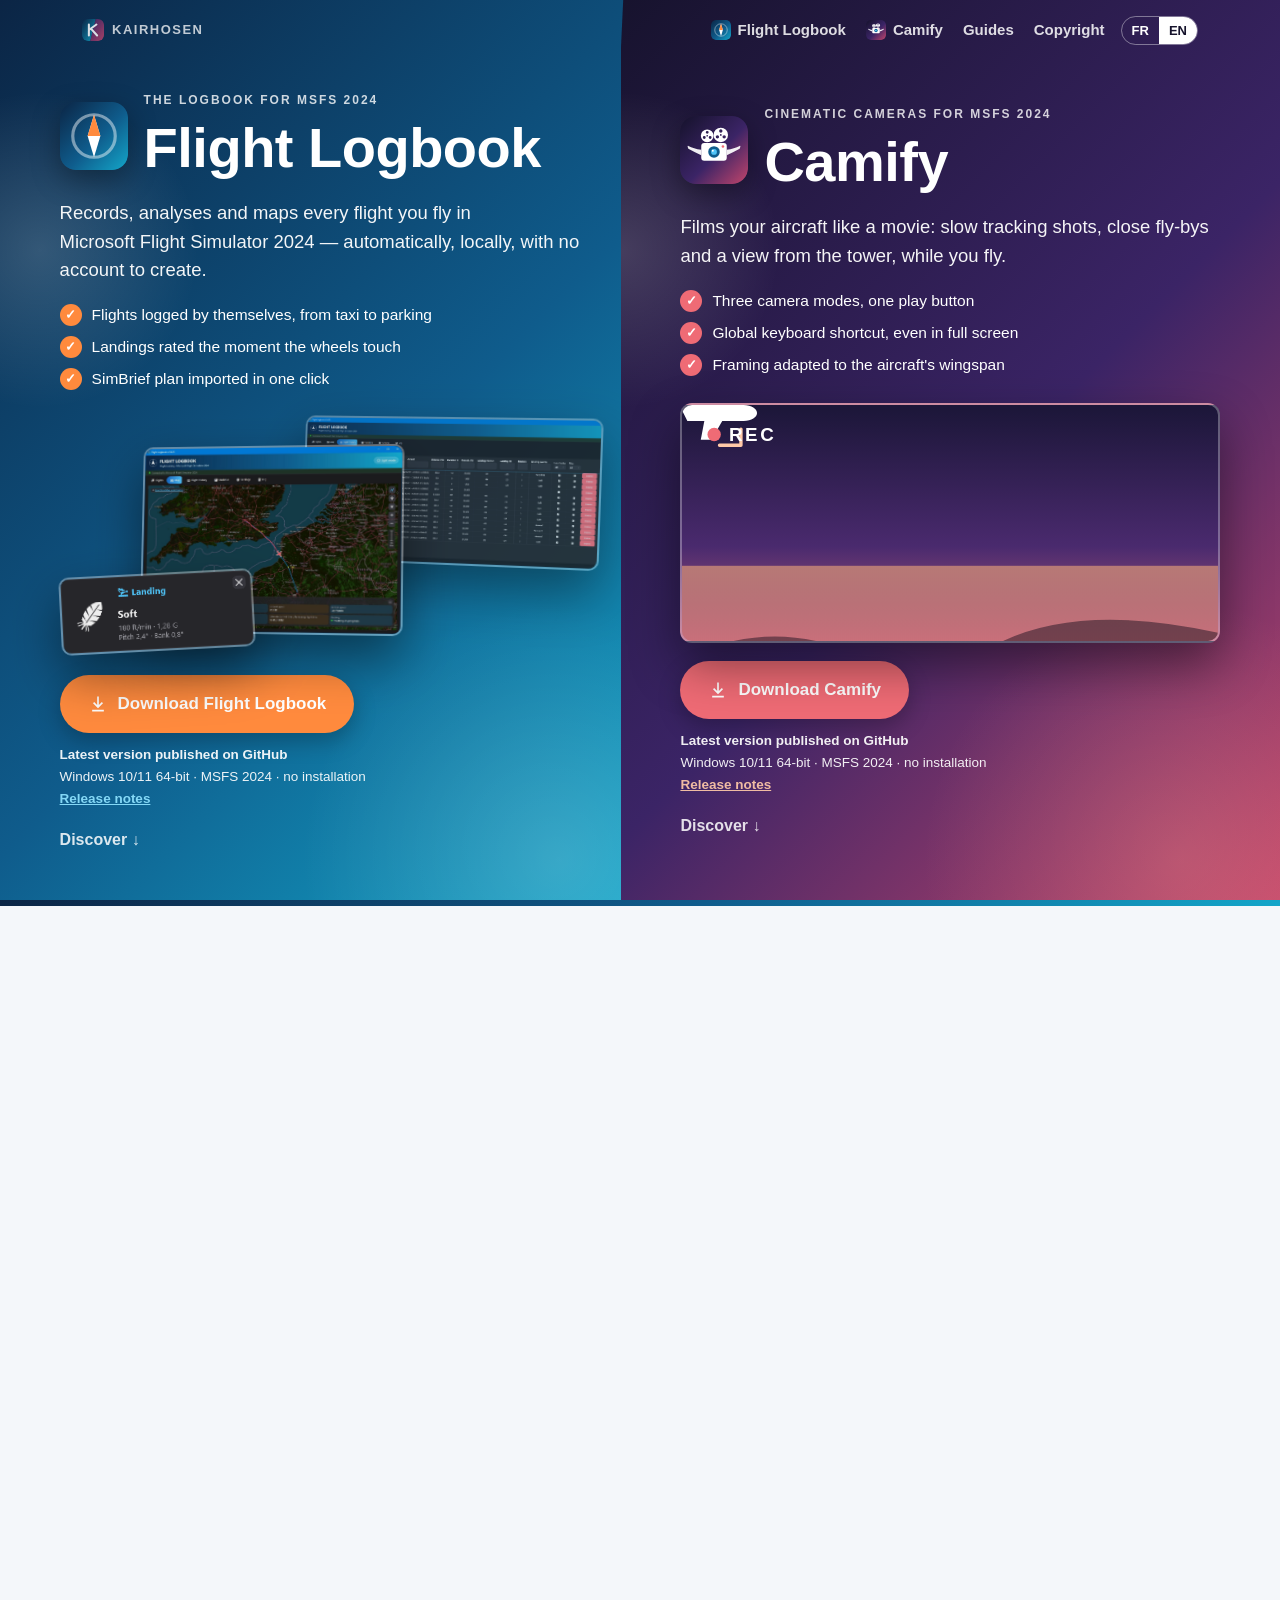
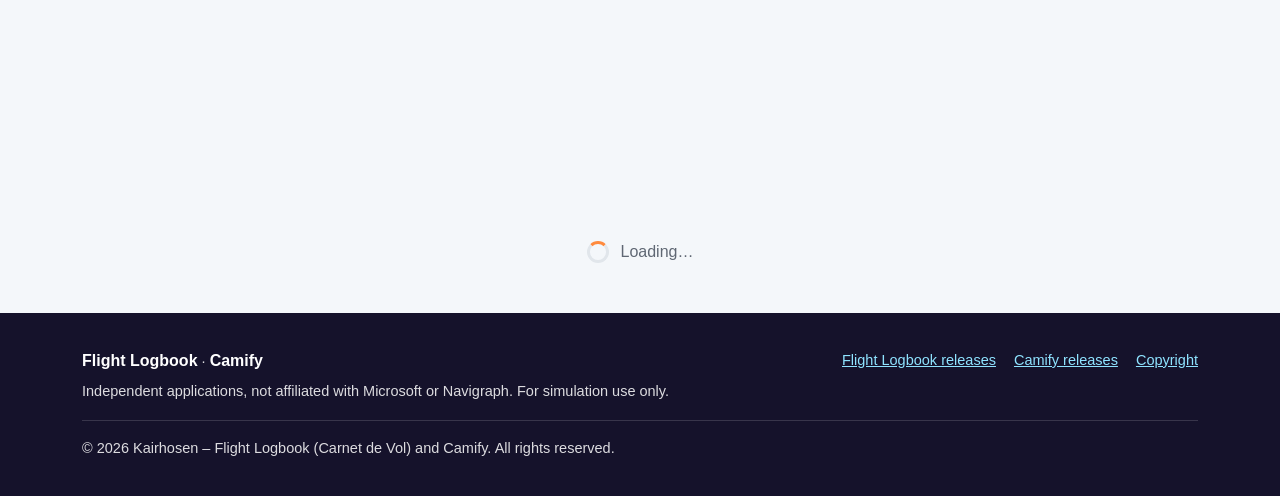
==== index.html @ 8300042e "Site commun Carnet de Vol et Camify Accueil partagé plein écran entre les deux applications (le pann" ====
<!doctype html>
<html lang="fr">
<head>
  <meta charset="utf-8" />
  <meta http-equiv="Content-Security-Policy" content="default-src 'none'; script-src 'self'; style-src 'self'; img-src 'self'; connect-src https://api.github.com; base-uri 'none'; form-action 'none'" />
  <meta name="referrer" content="strict-origin-when-cross-origin" />
  <meta name="viewport" content="width=device-width, initial-scale=1" />
  <title>Carnet de Vol &amp; Camify – applications pour Microsoft Flight Simulator 2024</title>
  <meta name="description" content="" data-i18n-attr="content:meta.homeDescription" />
  <meta name="theme-color" content="#0B2545" />
  <link rel="icon" href="assets/img/favicon.svg" type="image/svg+xml" />
  <link rel="stylesheet" href="assets/css/style.css" />
  <script src="assets/js/i18n.js"></script>
</head>
<body data-page="home">
  <a class="skip-link" href="#main" data-i18n="nav.skip"></a>

  <header class="site-header" id="top">
    <div class="container header-inner">
      <a class="publisher" href="index.html" data-i18n-attr="aria-label:nav.home">
        <img src="assets/img/favicon.svg" alt="" width="22" height="22" />
        <span>Kairhosen</span>
      </a>
      <nav class="site-nav" data-i18n-attr="aria-label:nav.label">
        <a class="nav-app nav-cdv" href="#carnetdevol"><img src="assets/img/carnetdevol/logo.svg" alt="" width="20" height="20" /><span data-i18n="cdv.name"></span></a>
        <a class="nav-app nav-camify" href="#camify"><img src="assets/img/camify/logo.svg" alt="" width="20" height="20" /><span>Camify</span></a>
        <a href="#guides" data-i18n="nav.guides"></a>
        <a href="copyright.html" data-i18n="nav.copyright"></a>
      </nav>
      <div class="lang-switch" role="group" data-i18n-attr="aria-label:lang.label">
        <button type="button" data-lang="fr" lang="fr">FR</button>
        <button type="button" data-lang="en" lang="en">EN</button>
      </div>
    </div>
  </header>

  <main id="main">
    <!-- Accueil : les deux applications se partagent tout l'écran. Au survol (ou au focus), le
         panneau actif s'élargit ; sur mobile, les panneaux s'empilent. -->
    <section class="split" data-i18n-attr="aria-label:split.label">
      <article class="app-panel theme-cdv" data-app="cdv" id="hero-cdv">
        <div class="panel-bg" aria-hidden="true"></div>
        <div class="panel-content">
          <div class="panel-title">
            <img class="app-logo" src="assets/img/carnetdevol/logo.svg" alt="" width="68" height="68" />
            <div>
              <p class="eyebrow" data-i18n="cdv.eyebrow"></p>
              <h1 data-i18n="cdv.name"></h1>
            </div>
          </div>
          <p class="tagline" data-i18n-html="cdv.tagline"></p>
          <ul class="checks">
            <li data-i18n="cdv.check1"></li>
            <li data-i18n="cdv.check2"></li>
            <li data-i18n="cdv.check3"></li>
          </ul>
          <div class="panel-visual cdv-collage" aria-hidden="true">
            <div class="shot back"><img data-shot="cdv:historique" alt="" width="1845" height="893" /></div>
            <div class="shot front"><img data-shot="cdv:carte" alt="" width="1286" height="893" /></div>
            <div class="shot popup"><img data-shot="cdv:atterrissage" alt="" width="344" height="134" /></div>
          </div>
          <div class="download-card">
            <a class="btn btn-accent btn-large js-download" data-app="cdv" href="https://github.com/kairhosen/CarnetDeVol-releases/releases/latest/download/CarnetDeVol.exe">
              <svg aria-hidden="true" viewBox="0 0 24 24" width="20" height="20"><path fill="currentColor" d="M11 3h2v10.17l3.59-3.58L18 11l-6 6-6-6 1.41-1.41L11 13.17z M5 19h14v2H5z"/></svg>
              <span data-i18n="cdv.download"></span>
            </a>
            <div class="download-meta">
              <span class="release-info" data-app="cdv" data-i18n="hero.latest"></span>
              <span data-i18n="hero.requirements"></span>
              <a class="js-notes" data-app="cdv" href="https://github.com/kairhosen/CarnetDeVol-releases/releases/latest" data-i18n="hero.releaseNotes"></a>
            </div>
            <details class="release-hash" data-app="cdv" hidden>
              <summary data-i18n="hero.hashSummary"></summary>
              <p data-i18n="hero.hashText"></p>
              <code class="hash-value"></code>
              <p data-i18n="hero.hashCommand"></p>
              <code class="hash-command"></code>
            </details>
          </div>
          <a class="discover" href="#carnetdevol"><span data-i18n="hero.discover"></span> <span aria-hidden="true">↓</span></a>
        </div>
      </article>

      <article class="app-panel theme-camify" data-app="camify" id="hero-camify">
        <div class="panel-bg" aria-hidden="true"></div>
        <div class="panel-content">
          <div class="panel-title">
            <img class="app-logo" src="assets/img/camify/logo.svg" alt="" width="68" height="68" />
            <div>
              <p class="eyebrow" data-i18n="camify.eyebrow"></p>
              <h1>Camify</h1>
            </div>
          </div>
          <p class="tagline" data-i18n-html="camify.tagline"></p>
          <ul class="checks">
            <li data-i18n="camify.check1"></li>
            <li data-i18n="camify.check2"></li>
            <li data-i18n="camify.check3"></li>
          </ul>
          <!-- Scène animée : un avion traverse l'écran, suivi par le viseur de la caméra. -->
          <div class="panel-visual camify-scene" aria-hidden="true">
            <svg viewBox="0 0 400 220" preserveAspectRatio="xMidYMin slice">
              <defs>
                <linearGradient id="sky" x1="0" y1="0" x2="0" y2="1">
                  <stop offset="0" stop-color="#FFB27A" stop-opacity="0.55" />
                  <stop offset="1" stop-color="#FFB27A" stop-opacity="0" />
                </linearGradient>
              </defs>
              <rect x="0" y="120" width="400" height="100" fill="url(#sky)" />
              <path class="hills" d="M0 190 Q60 160 120 182 T240 176 T400 170 V220 H0 Z" />
              <g class="scene-plane">
                <path d="M0 0 L46 0 C52 0 56 3 56 6 C56 9 52 12 46 12 L4 12 L-6 -8 L2 -8 Z" />
                <path d="M18 5 L34 5 L22 26 L14 26 Z" />
              </g>
              <g class="scene-frame">
                <path d="M-44 -30 h16 M-44 -30 v12 M44 -30 h-16 M44 -30 v12 M-44 30 h16 M-44 30 v-12 M44 30 h-16 M44 30 v-12" />
                <circle r="3" />
              </g>
              <g class="scene-rec"><circle cx="24" cy="22" r="5" /><text x="35" y="27">REC</text></g>
            </svg>
          </div>
          <div class="download-card">
            <a class="btn btn-accent btn-large js-download" data-app="camify" href="https://github.com/kairhosen/Camify-releases/releases/latest/download/Camify.exe">
              <svg aria-hidden="true" viewBox="0 0 24 24" width="20" height="20"><path fill="currentColor" d="M11 3h2v10.17l3.59-3.58L18 11l-6 6-6-6 1.41-1.41L11 13.17z M5 19h14v2H5z"/></svg>
              <span data-i18n="camify.download"></span>
            </a>
            <div class="download-meta">
              <span class="release-info" data-app="camify" data-i18n="hero.latest"></span>
              <span data-i18n="hero.requirements"></span>
              <a class="js-notes" data-app="camify" href="https://github.com/kairhosen/Camify-releases/releases/latest" data-i18n="hero.releaseNotes"></a>
            </div>
            <details class="release-hash" data-app="camify" hidden>
              <summary data-i18n="hero.hashSummary"></summary>
              <p data-i18n="hero.hashText"></p>
              <code class="hash-value"></code>
              <p data-i18n="hero.hashCommand"></p>
              <code class="hash-command"></code>
            </details>
          </div>
          <a class="discover" href="#camify"><span data-i18n="hero.discover"></span> <span aria-hidden="true">↓</span></a>
        </div>
      </article>
    </section>

    <!-- Sections chargées au fil du défilement, en alternant les deux applications (assets/js/main.js). -->
    <div id="feed" aria-live="polite"></div>
    <div id="feed-sentinel" class="feed-loader" role="status">
      <span class="spinner" aria-hidden="true"></span>
      <span data-i18n="feed.loading"></span>
    </div>

    <noscript>
      <div class="container noscript">
        <p>Carnet de Vol : <a href="https://github.com/kairhosen/CarnetDeVol-releases/releases/latest/download/CarnetDeVol.exe">CarnetDeVol.exe</a> ·
          <a href="https://github.com/kairhosen/CarnetDeVol-releases">github.com/kairhosen/CarnetDeVol-releases</a></p>
        <p>Camify : <a href="https://github.com/kairhosen/Camify-releases/releases/latest/download/Camify.exe">Camify.exe</a> ·
          <a href="https://github.com/kairhosen/Camify-releases">github.com/kairhosen/Camify-releases</a></p>
        <p><a href="copyright.html">Copyright</a></p>
      </div>
    </noscript>
  </main>

  <footer class="site-footer">
    <div class="container footer-inner">
      <div>
        <p class="footer-apps"><strong data-i18n="cdv.name"></strong> · <strong>Camify</strong></p>
        <p data-i18n="footer.disclaimer"></p>
      </div>
      <nav class="footer-links" data-i18n-attr="aria-label:footer.label">
        <a href="https://github.com/kairhosen/CarnetDeVol-releases/releases" data-i18n="footer.cdvReleases"></a>
        <a href="https://github.com/kairhosen/Camify-releases/releases" data-i18n="footer.camifyReleases"></a>
        <a href="copyright.html" data-i18n="nav.copyright"></a>
      </nav>
      <p class="footer-copy" data-i18n-html="footer.copy"></p>
    </div>
  </footer>

  <div class="lightbox" id="lightbox" role="dialog" aria-modal="true" hidden>
    <button type="button" class="lightbox-close" data-i18n-attr="aria-label:lightbox.close">×</button>
    <figure>
      <img alt="" />
      <figcaption></figcaption>
    </figure>
  </div>

  <script src="assets/js/main.js"></script>
</body>
</html>
---- assets/css/style.css ----
/*
 * Site Kairhosen : Carnet de Vol et Camify.
 * Chaque application a sa charte (.theme-cdv, .theme-camify) : les composants lisent --app-*.
 * Carnet de Vol reprend la charte de ses plaquettes (bleu ciel, orange) ; Camify une ambiance
 * cinéma (nuit violette, corail du voyant REC).
 */

:root {
  --bg: #F4F7FA;
  --panel: #FFFFFF;
  --panel-border: #E1E6EB;
  --text: #1A1A1A;
  --text-secondary: #5F6773;
  --heading: #0B2545;
  --tint: #EAF1F7;
  --navy: #0B2545;
  --night: #15122B;
  --shadow: 0 10px 30px rgba(20, 30, 40, 0.12);
  --radius: 14px;
  --header-h: 60px;

  --cdv-grad: linear-gradient(135deg, #0B2545 0%, #0F5C8C 55%, #13A6C9 100%);
  --cdv-accent: #0F6FB5;
  --cdv-accent-soft: #E4F3FA;
  --cdv-cta: #FF8A3D;
  --cdv-cta-strong: #E86F1E;
  --cdv-light: #8FE3FF;

  --camify-grad: linear-gradient(135deg, #15122B 0%, #3B2466 55%, #C2456B 100%);
  --camify-accent: #7B4FD6;
  --camify-accent-soft: #EFE8FC;
  --camify-cta: #EF6B75;
  --camify-cta-strong: #D94F5B;
  --camify-light: #FFC9A8;

  --app-grad: linear-gradient(135deg, #0B2545, #3B2466);
  --app-accent: var(--cdv-accent);
  --app-accent-soft: var(--cdv-accent-soft);
  --app-cta: var(--cdv-cta);
  --app-cta-strong: var(--cdv-cta-strong);
  --app-light: var(--cdv-light);
  color-scheme: light;
}

@media (prefers-color-scheme: dark) {
  :root {
    --bg: #0E1621;
    --panel: #152131;
    --panel-border: #24344A;
    --text: #E6EDF5;
    --text-secondary: #9FB0C3;
    --heading: #F2F7FC;
    --tint: #111C2A;
    --shadow: 0 10px 30px rgba(0, 0, 0, 0.4);
    --cdv-accent: #4DB3F0;
    --cdv-accent-soft: #173551;
    --camify-accent: #B59AF5;
    --camify-accent-soft: #2A2145;
    color-scheme: dark;
  }
}

.theme-cdv {
  --app-grad: var(--cdv-grad);
  --app-accent: var(--cdv-accent);
  --app-accent-soft: var(--cdv-accent-soft);
  --app-cta: var(--cdv-cta);
  --app-cta-strong: var(--cdv-cta-strong);
  --app-light: var(--cdv-light);
}
.theme-camify {
  --app-grad: var(--camify-grad);
  --app-accent: var(--camify-accent);
  --app-accent-soft: var(--camify-accent-soft);
  --app-cta: var(--camify-cta);
  --app-cta-strong: var(--camify-cta-strong);
  --app-light: var(--camify-light);
}

* { box-sizing: border-box; }
html { scroll-behavior: smooth; scroll-padding-top: calc(var(--header-h) + 12px); }
body {
  margin: 0;
  background: var(--bg);
  color: var(--text);
  font-family: -apple-system, "Segoe UI", Roboto, Helvetica, Arial, sans-serif;
  line-height: 1.55;
  -webkit-font-smoothing: antialiased;
}
body.no-scroll { overflow: hidden; }
img { max-width: 100%; height: auto; }
a { color: var(--app-accent); }
h1, h2, h3 { color: var(--heading); line-height: 1.2; }
code { font-family: Consolas, "SF Mono", Menlo, monospace; font-size: 0.92em; background: var(--app-accent-soft); padding: 1px 5px; border-radius: 4px; }

.container { width: 100%; max-width: 1180px; margin: 0 auto; padding: 0 16px; }
@media (min-width: 720px) { .container { padding: 0 32px; } }

.visually-hidden {
  position: absolute !important; width: 1px; height: 1px; overflow: hidden;
  clip: rect(0 0 0 0); white-space: nowrap;
}
.skip-link {
  position: absolute; left: 12px; top: -60px; z-index: 100;
  background: var(--cdv-cta); color: #fff; padding: 8px 14px; border-radius: 8px; font-weight: 700;
}
.skip-link:focus { top: 12px; }
:focus-visible { outline: 3px solid var(--app-cta); outline-offset: 2px; }

/* ---------- Boutons ---------- */
.btn {
  display: inline-flex; align-items: center; justify-content: center; gap: 10px;
  border-radius: 999px; font-weight: 700; text-decoration: none; border: 2px solid transparent;
  padding: 10px 20px; transition: transform .2s ease, background-color .2s ease, box-shadow .2s ease;
  cursor: pointer; font-size: 15px; text-align: center;
}
.btn:hover { transform: translateY(-2px); }
.btn-accent { background: var(--app-cta); color: #fff; box-shadow: 0 8px 22px rgba(0, 0, 0, 0.25); }
.btn-accent:hover { background: var(--app-cta-strong); }
.btn-large { padding: 14px 26px; font-size: 17px; }
.btn-small { padding: 6px 14px; font-size: 14px; }
.btn-ghost { border-color: var(--app-accent); color: var(--app-accent); background: transparent; }
.btn-cdv { background: var(--cdv-cta); color: #fff; }
.btn-cdv:hover { background: var(--cdv-cta-strong); }
.btn-camify { background: var(--camify-cta); color: #fff; }
.btn-camify:hover { background: var(--camify-cta-strong); }

/* ---------- En-tête : discret, l'éditeur s'efface derrière les applications ---------- */
.site-header {
  position: fixed; inset: 0 0 auto 0; z-index: 50; height: var(--header-h);
  color: #fff; transition: background-color .3s ease, box-shadow .3s ease;
}
.site-header.is-scrolled, .site-header.is-solid {
  background: rgba(14, 16, 34, 0.92); box-shadow: 0 4px 20px rgba(0, 0, 0, 0.2);
  -webkit-backdrop-filter: blur(8px); backdrop-filter: blur(8px);
}
.header-inner { height: 100%; display: flex; align-items: center; gap: 16px; }
.publisher {
  display: inline-flex; align-items: center; gap: 8px; color: rgba(255, 255, 255, 0.75);
  text-decoration: none; font-size: 13px; font-weight: 600; letter-spacing: 1.5px; text-transform: uppercase; margin-right: auto;
}
.publisher img { border-radius: 6px; opacity: 0.85; }
.publisher:hover { color: #fff; }
.site-nav { display: none; gap: 20px; align-items: center; }
.site-nav a { color: rgba(255, 255, 255, 0.85); text-decoration: none; font-weight: 600; font-size: 15px; display: inline-flex; align-items: center; gap: 7px; }
.site-nav a img { border-radius: 5px; }
.site-nav a:hover, .site-nav a[aria-current="page"] { color: #fff; text-decoration: underline; text-underline-offset: 6px; }
@media (min-width: 860px) { .site-nav { display: flex; } }
.lang-switch { display: inline-flex; border: 1px solid rgba(255, 255, 255, 0.4); border-radius: 999px; overflow: hidden; }
.lang-switch button {
  background: transparent; color: #fff; border: 0; padding: 6px 10px; font-weight: 700; font-size: 13px;
  cursor: pointer; font-family: inherit;
}
.lang-switch button[aria-pressed="true"] { background: #fff; color: var(--night); }

/* ---------- Accueil partagé : deux applications plein écran ---------- */
.split { display: flex; flex-direction: column; min-height: 100vh; background: var(--night); }
@media (min-width: 980px) { .split { flex-direction: row; } }

.app-panel {
  position: relative; overflow: hidden; color: #fff; flex: 1 1 auto;
  display: flex; align-items: center;
  padding: calc(var(--header-h) + 28px) 0 44px;
  transition: flex-grow .6s cubic-bezier(.2, .8, .2, 1);
}
.app-panel + .app-panel { padding-top: 44px; }
@media (min-width: 980px) {
  .app-panel { flex: 1 1 0; }
  .app-panel + .app-panel { padding-top: calc(var(--header-h) + 28px); }
  .split[data-focus="cdv"] .theme-cdv, .split[data-focus="camify"] .theme-camify { flex-grow: 1.35; }
}
.panel-bg { position: absolute; inset: 0; background: var(--app-grad); }
.panel-bg::before, .panel-bg::after {
  content: ""; position: absolute; border-radius: 50%; pointer-events: none;
  background: radial-gradient(circle, rgba(255, 255, 255, 0.16), transparent 70%);
  animation: drift 16s ease-in-out infinite;
}
.panel-bg::before { width: 520px; height: 520px; right: -160px; bottom: -220px; }
.panel-bg::after { width: 320px; height: 320px; left: -120px; top: 10%; animation-delay: -8s; }
.theme-camify .panel-bg::before { background: radial-gradient(circle, rgba(255, 170, 140, 0.22), transparent 70%); }
@keyframes drift {
  0%, 100% { translate: 0 0; }
  50% { translate: 30px -24px; }
}
/* Séparation diagonale entre les deux panneaux (grand écran). */
@media (min-width: 980px) {
  .app-panel.theme-camify .panel-bg { clip-path: polygon(6% 0, 100% 0, 100% 100%, 0 100%); margin-left: -6%; }
  .app-panel.theme-camify { margin-left: -3%; z-index: 1; }
}

.panel-content {
  position: relative; z-index: 1; width: 100%; max-width: 620px; margin: 0 auto; padding: 0 20px;
  display: flex; flex-direction: column; gap: 18px;
}
@media (min-width: 720px) { .panel-content { padding: 0 40px; } }
.panel-title { display: flex; align-items: center; gap: 16px; }
.app-logo { border-radius: 16px; box-shadow: 0 10px 28px rgba(0, 0, 0, 0.35); flex: none; }
.eyebrow { margin: 0 0 4px; text-transform: uppercase; letter-spacing: 2px; font-size: 12px; font-weight: 700; opacity: 0.8; }
.app-panel h1 { color: #fff; font-size: clamp(34px, 5vw, 56px); font-weight: 800; margin: 0; letter-spacing: -0.5px; }
.tagline { font-size: clamp(16px, 1.6vw, 18.5px); opacity: 0.95; margin: 0; max-width: 56ch; }
.checks { list-style: none; margin: 0; padding: 0; }
.checks li { position: relative; padding-left: 32px; margin-bottom: 8px; font-size: 15.5px; }
.checks li::before {
  content: "✓"; position: absolute; left: 0; top: 1px; width: 22px; height: 22px; border-radius: 50%;
  background: var(--app-cta); color: #fff; font-size: 13px; font-weight: 800; text-align: center; line-height: 22px;
}

.panel-visual { position: relative; height: 240px; }
@media (max-width: 520px) { .panel-visual { height: 180px; } }

/* Carnet de Vol : collage de captures qui flottent. */
.cdv-collage { perspective: 1400px; }
.cdv-collage .shot {
  position: absolute; border-radius: 10px; overflow: hidden; border: 2px solid rgba(255, 255, 255, 0.35);
  box-shadow: 0 22px 50px rgba(0, 0, 0, 0.45); animation: float 7s ease-in-out infinite;
}
.cdv-collage .shot img { display: block; width: 100%; }
.cdv-collage .back { width: 56%; top: 0; right: 0; transform: rotateY(-16deg) rotateZ(2deg); opacity: 0.85; animation-delay: -2s; }
.cdv-collage .front { width: 50%; top: 28px; left: 14%; transform: rotateY(-12deg) rotateX(4deg); }
.cdv-collage .popup { width: 36%; left: 0; bottom: 6px; transform: rotate(-3deg); animation-delay: -4s; }
@keyframes float {
  0%, 100% { translate: 0 0; }
  50% { translate: 0 -10px; }
}

/* Camify : scène animée, l'avion traverse le cadre suivi par le viseur. */
.camify-scene {
  border-radius: 12px; overflow: hidden; border: 2px solid rgba(255, 255, 255, 0.3);
  background: linear-gradient(180deg, #1B1638 0%, #4A2A6E 60%, #B85A7A 100%);
  box-shadow: 0 22px 50px rgba(0, 0, 0, 0.45);
}
.camify-scene svg { display: block; width: 100%; height: 100%; }
.camify-scene .hills { fill: rgba(10, 8, 24, 0.45); }
.scene-plane { fill: #fff; animation: scene-fly 7s linear infinite; }
.scene-frame { fill: none; stroke: var(--camify-light); stroke-width: 2.5; stroke-linecap: round; animation: scene-track 7s linear infinite; }
.scene-frame circle { fill: var(--camify-light); stroke: none; }
.scene-rec circle { fill: var(--camify-cta); animation: blink 1.2s steps(2, jump-none) infinite; }
.scene-rec text { fill: #fff; font: 700 14px -apple-system, "Segoe UI", Roboto, sans-serif; letter-spacing: 2px; }
@keyframes scene-fly {
  0% { transform: translate(-70px, 140px) rotate(-8deg); }
  100% { transform: translate(430px, 40px) rotate(-8deg); }
}
@keyframes scene-track {
  0% { transform: translate(-30px, 136px); }
  100% { transform: translate(456px, 34px); }
}
@keyframes blink { 50% { opacity: 0.15; } }

.download-card { display: flex; flex-wrap: wrap; align-items: center; gap: 12px 20px; }
.download-meta { display: flex; flex-direction: column; font-size: 13.5px; opacity: 0.92; gap: 1px; }
.download-meta a { color: var(--app-light); font-weight: 600; }
.release-info { font-weight: 700; }
.release-hash { flex-basis: 100%; font-size: 13px; opacity: 0.92; max-width: 60ch; }
.release-hash summary { cursor: pointer; color: var(--app-light); font-weight: 600; }
.release-hash p { margin: 8px 0 4px; }
.release-hash code {
  display: block; padding: 6px 8px; border-radius: 6px; background: rgba(0, 0, 0, 0.3); color: #fff;
  font-size: 12px; overflow-wrap: anywhere; user-select: all;
}
.discover { color: #fff; font-weight: 700; text-decoration: none; opacity: 0.85; align-self: flex-start; }
.discover:hover { opacity: 1; text-decoration: underline; text-underline-offset: 5px; }

/* ---------- Sections ---------- */
.section { padding: 80px 0; }
.section-tint { background: var(--tint); }
.section-navy { background: var(--navy); color: #fff; overflow: hidden; }
.section-dark { background: var(--night); color: #fff; }
.section-navy h2, .section-dark h2, .section-dark h3 { color: #fff; }
.section-navy .subtitle, .section-dark .subtitle { color: rgba(255, 255, 255, 0.75); }
.section-head { text-align: center; max-width: 760px; margin: 0 auto 44px; }
.kicker { margin: 0 0 8px; color: var(--app-cta); font-weight: 800; text-transform: uppercase; letter-spacing: 2px; font-size: 13px; }
.section-head h2 { font-size: clamp(26px, 3.6vw, 38px); margin: 0 0 12px; }
.subtitle { color: var(--text-secondary); font-size: 17px; margin: 0; }

.app-section { position: relative; }
.app-section::before { content: ""; position: absolute; inset: 0 0 auto 0; height: 6px; background: var(--app-grad); }
.app-badge { display: flex; align-items: center; justify-content: center; gap: 10px; margin-bottom: 14px; font-weight: 800; font-size: 20px; color: var(--heading); }
.section-dark .app-badge { color: #fff; }
.app-badge img { border-radius: 10px; }

.features { display: grid; gap: 18px; grid-template-columns: repeat(auto-fit, minmax(260px, 1fr)); }
.feature {
  background: var(--panel); border: 1px solid var(--panel-border); border-radius: var(--radius);
  padding: 22px; box-shadow: var(--shadow); transition: transform .25s ease, border-color .25s ease;
}
.feature:hover { transform: translateY(-4px); border-color: var(--app-accent); }
.feature-icon {
  width: 46px; height: 46px; border-radius: 12px; background: var(--app-accent-soft);
  display: flex; align-items: center; justify-content: center; font-size: 22px; margin-bottom: 12px;
}
.feature h3 { margin: 0 0 6px; font-size: 18px; }
.feature p { margin: 0; color: var(--text-secondary); }

/* Modes Camify */
.modes { display: grid; gap: 22px; grid-template-columns: repeat(auto-fit, minmax(280px, 1fr)); }
.mode-card {
  background: rgba(255, 255, 255, 0.05); border: 1px solid rgba(255, 255, 255, 0.12); border-radius: var(--radius);
  overflow: hidden; transition: transform .25s ease, border-color .25s ease;
}
.mode-card:hover { transform: translateY(-4px); border-color: var(--camify-light); }
.mode-art { background: var(--camify-grad); aspect-ratio: 240 / 140; }
.mode-art svg { display: block; width: 100%; height: 100%; }
.mode-body { padding: 18px 20px 22px; }
.mode-body h3 { margin: 0 0 6px; font-size: 20px; }
.mode-body p { margin: 0; color: rgba(255, 255, 255, 0.78); }
.art-plane { fill: #fff; }
.art-cam { fill: var(--camify-light); }
.orbit, .path { fill: none; stroke: rgba(255, 255, 255, 0.35); stroke-width: 1.5; stroke-dasharray: 4 6; }
.fly-across { animation: fly-across 5s linear infinite; }
@keyframes fly-across {
  0% { transform: translate(-40px, 58px) rotate(-5deg); }
  100% { transform: translate(250px, 26px) rotate(-5deg); }
}
.runway { fill: rgba(10, 8, 24, 0.55); }
.runway-line { stroke: #fff; stroke-width: 2; stroke-dasharray: 6 5; }
.tower-icon { fill: var(--camify-light); }
.landing { animation: landing 6s ease-out infinite; }
@keyframes landing {
  0% { transform: translate(-10px, 20px) scale(0.6) rotate(8deg); opacity: 0; }
  10% { opacity: 1; }
  70% { transform: translate(104px, 104px) scale(1.1) rotate(0deg); opacity: 1; }
  100% { transform: translate(130px, 104px) scale(1.1); opacity: 0; }
}

/* Captures cliquables */
.zoom {
  display: block; width: 100%; padding: 0; border: 0; background: none; cursor: zoom-in;
  border-radius: 10px; overflow: hidden; position: relative;
}
.zoom img { display: block; width: 100%; transition: transform .4s ease; }
.zoom:hover img { transform: scale(1.03); }
.zoom.frame {
  aspect-ratio: 16 / 10; background: #202024; border: 1px solid var(--panel-border); box-shadow: var(--shadow);
}
.zoom.frame img { height: 100%; object-fit: cover; object-position: left top; }
.zoom.contain { background: var(--cdv-grad); }
.popup-shot .zoom img { object-fit: contain; object-position: center; padding: 0; height: 100%; }

.journey-step { display: grid; gap: 28px; align-items: center; margin-bottom: 64px; }
.journey-step:last-child { margin-bottom: 0; }
@media (min-width: 900px) {
  .journey-step { grid-template-columns: 1fr 1.15fr; gap: 56px; }
  .journey-step.reverse .journey-text { order: 2; }
}
.phase { display: inline-flex; align-items: center; gap: 10px; font-weight: 800; color: var(--app-accent); text-transform: uppercase; letter-spacing: 1.5px; font-size: 13px; }
.phase-num {
  width: 30px; height: 30px; border-radius: 50%; background: var(--app-accent); color: #fff;
  display: inline-flex; align-items: center; justify-content: center; font-size: 14px; letter-spacing: 0;
}
.journey-text h3 { font-size: clamp(22px, 2.6vw, 28px); margin: 12px 0; }
.journey-text p { color: var(--text-secondary); font-size: 16.5px; margin: 0; }
.journey-media { position: relative; }
.popup-shot { position: absolute; width: 48%; right: 8px; bottom: -24px; transform: rotate(-2deg); box-shadow: 0 16px 40px rgba(0, 0, 0, 0.35); border-radius: 10px; }
@media (min-width: 900px) { .popup-shot { right: -16px; } }
.popup-shot .zoom { aspect-ratio: 344 / 134; }

/* Défilement infini des captures */
.marquee { overflow: hidden; -webkit-mask-image: linear-gradient(90deg, transparent, #000 8%, #000 92%, transparent); mask-image: linear-gradient(90deg, transparent, #000 8%, #000 92%, transparent); }
.marquee-track { display: flex; gap: 20px; width: max-content; animation: marquee 50s linear infinite; padding: 10px 0 20px; }
.marquee:hover .marquee-track, .marquee:focus-within .marquee-track { animation-play-state: paused; }
.marquee-item { width: min(460px, 78vw); flex: none; }
.marquee-item img { display: block; width: 100%; border-radius: 10px; border: 2px solid rgba(255, 255, 255, 0.2); box-shadow: 0 14px 34px rgba(0, 0, 0, 0.45); }
@keyframes marquee { to { transform: translateX(calc(-50% - 10px)); } }

/* Points communs */
.shared { display: grid; gap: 18px; grid-template-columns: repeat(auto-fit, minmax(220px, 1fr)); }
.shared-item {
  text-align: center; padding: 26px 20px; background: var(--panel); border-radius: var(--radius);
  border: 1px solid var(--panel-border); box-shadow: var(--shadow); position: relative; overflow: hidden;
}
.shared-item::before { content: ""; position: absolute; inset: 0 0 auto 0; height: 4px; background: linear-gradient(90deg, #13A6C9, #3B2466, #EF6B75); }
.shared-item > span { font-size: 30px; }
.shared-item h3 { margin: 8px 0 6px; font-size: 18px; }
.shared-item p { margin: 0; color: var(--text-secondary); }

/* Guides */
.guides { display: grid; gap: 22px; grid-template-columns: repeat(auto-fit, minmax(280px, 1fr)); max-width: 880px; margin: 0 auto; }
.guide-card {
  background: var(--panel); border: 1px solid var(--panel-border); border-radius: var(--radius);
  padding: 26px; box-shadow: var(--shadow); text-align: center; border-top: 5px solid var(--app-accent);
}
.guide-card img { border-radius: 14px; }
.guide-card h3 { margin: 12px 0 14px; font-size: 20px; }
.guide-links { display: flex; justify-content: center; flex-wrap: wrap; gap: 10px; }
.soon { color: var(--text-secondary); font-style: italic; }

.cta { background: linear-gradient(115deg, #0B2545 0%, #0F5C8C 30%, #3B2466 70%, #C2456B 100%); color: #fff; padding: 80px 0; text-align: center; }
.cta h2 { color: #fff; font-size: clamp(28px, 4vw, 42px); margin: 0 0 12px; }
.cta p { max-width: 640px; margin: 0 auto 28px; font-size: 18px; opacity: 0.92; }
.cta-actions { display: flex; flex-wrap: wrap; justify-content: center; gap: 14px; }

/* Chargement du flux */
.feed-loader { display: flex; align-items: center; justify-content: center; gap: 12px; padding: 48px 16px; color: var(--text-secondary); }
.feed-loader[hidden] { display: none; }
.spinner { width: 22px; height: 22px; border-radius: 50%; border: 3px solid var(--panel-border); border-top-color: var(--cdv-cta); animation: spin .8s linear infinite; }
@keyframes spin { to { transform: rotate(360deg); } }
.noscript { padding: 32px 16px; }

/* Apparition au scroll (délais échelonnés par classe : la CSP interdit les styles en ligne) */
.reveal { opacity: 0; transform: translateY(28px); transition: opacity .7s ease, transform .7s ease; }
.reveal.d1 { transition-delay: 90ms; }
.reveal.d2 { transition-delay: 180ms; }
.reveal.is-visible { opacity: 1; transform: none; }

/* ---------- Page copyright ---------- */
.legal-hero { background: linear-gradient(115deg, #0B2545 0%, #0F5C8C 35%, #3B2466 75%, #C2456B 100%); color: #fff; padding: calc(var(--header-h) + 40px) 0 48px; }
.legal-hero h1 { color: #fff; font-size: clamp(30px, 5vw, 46px); margin: 0 0 12px; }
.legal-hero .tagline { max-width: 70ch; }
.legal-apps { display: flex; gap: 10px; margin-bottom: 16px; }
.legal-apps img { border-radius: 10px; }
.legal-body { padding-top: 40px; padding-bottom: 64px; display: grid; gap: 22px; }
.legal-body > * { min-width: 0; }
.legal-card { background: var(--panel); border: 1px solid var(--panel-border); border-radius: var(--radius); padding: 24px 26px; box-shadow: var(--shadow); }
.legal-card h2 { margin: 0 0 12px; font-size: 22px; }
.legal-card p { margin: 0 0 10px; }
.legal-card p:last-child { margin-bottom: 0; }
.legal-warning { border-left: 5px solid var(--cdv-cta); }
.muted { color: var(--text-secondary); font-size: 14.5px; margin-top: 14px !important; }
.table-wrap { overflow-x: auto; margin: 14px 0 0; }
table { border-collapse: collapse; width: 100%; min-width: 720px; font-size: 15px; }
th, td { text-align: left; vertical-align: top; padding: 10px 12px; border-bottom: 1px solid var(--panel-border); }
thead th { background: var(--app-accent-soft); color: var(--heading); }
tbody th { white-space: nowrap; }
.tag { display: inline-block; padding: 1px 8px; border-radius: 999px; font-size: 12.5px; font-weight: 700; color: #fff; white-space: nowrap; }
.tag-cdv { background: #0F6FB5; }
.tag-camify { background: #7B4FD6; }
.tag-both { background: linear-gradient(90deg, #0F6FB5, #7B4FD6); }

/* ---------- Pied de page ---------- */
.site-footer { background: var(--night); color: rgba(255, 255, 255, 0.85); padding: 36px 0; font-size: 14.5px; }
.footer-inner { display: grid; gap: 18px; }
@media (min-width: 820px) { .footer-inner { grid-template-columns: 1.4fr 1fr; } }
.site-footer strong { color: #fff; font-size: 16px; }
.site-footer p { margin: 6px 0 0; }
.footer-apps { margin: 0 !important; }
.footer-links { display: flex; flex-wrap: wrap; gap: 18px; align-items: flex-start; }
@media (min-width: 820px) { .footer-links { justify-content: flex-end; } }
.site-footer a { color: var(--cdv-light); }
.footer-copy { grid-column: 1 / -1; border-top: 1px solid rgba(255, 255, 255, 0.15); padding-top: 16px; margin: 0 !important; }

/* ---------- Visionneuse ---------- */
.lightbox {
  position: fixed; inset: 0; z-index: 200; background: rgba(5, 12, 22, 0.9);
  display: flex; align-items: center; justify-content: center; padding: 56px 16px 24px;
  animation: fade .2s ease;
}
.lightbox[hidden] { display: none; }
.lightbox figure { margin: 0; max-width: min(1400px, 100%); text-align: center; }
.lightbox img { max-height: calc(100vh - 140px); width: auto; border-radius: 8px; box-shadow: 0 20px 60px rgba(0, 0, 0, 0.6); background: #202024; }
.lightbox figcaption { color: #fff; margin-top: 12px; font-size: 15px; }
.lightbox-close {
  position: absolute; top: 12px; right: 16px; width: 44px; height: 44px; border-radius: 50%;
  border: 0; background: rgba(255, 255, 255, 0.15); color: #fff; font-size: 28px; line-height: 1; cursor: pointer;
}
@keyframes fade { from { opacity: 0; } }

/* ---------- Mouvement réduit ---------- */
@media (prefers-reduced-motion: reduce) {
  html { scroll-behavior: auto; }
  *, *::before, *::after { animation-duration: 0.01ms !important; animation-iteration-count: 1 !important; transition-duration: 0.01ms !important; }
  .reveal { opacity: 1; transform: none; }
  .marquee { overflow-x: auto; -webkit-mask-image: none; mask-image: none; }
  .marquee-track { animation: none; }
  .marquee-item[aria-hidden="true"] { display: none; }
  .scene-plane, .scene-frame, .fly-across, .landing { animation: none !important; }
  .scene-plane { transform: translate(170px, 90px) rotate(-8deg); }
  .scene-frame { transform: translate(196px, 86px); }
  .fly-across { transform: translate(100px, 40px) rotate(-5deg); }
  .landing { transform: translate(104px, 104px) scale(1.1); opacity: 1; }
}
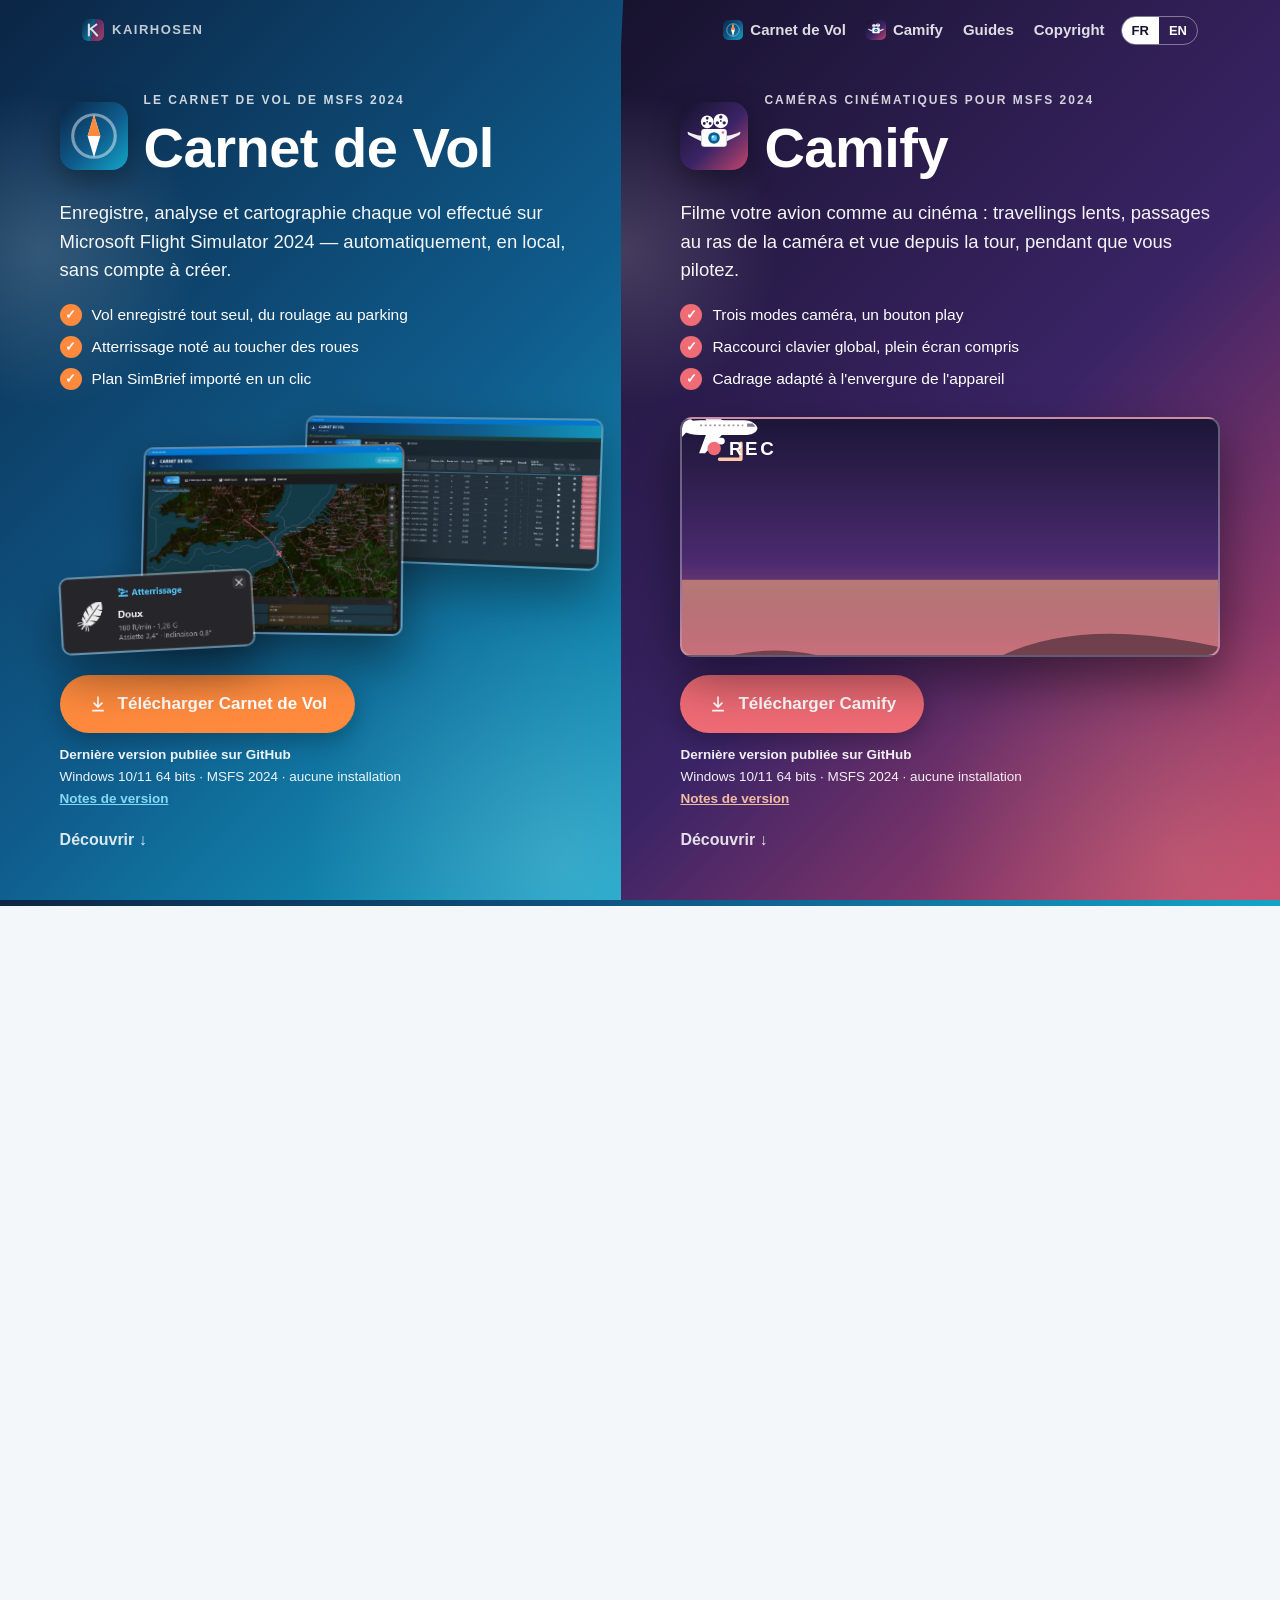
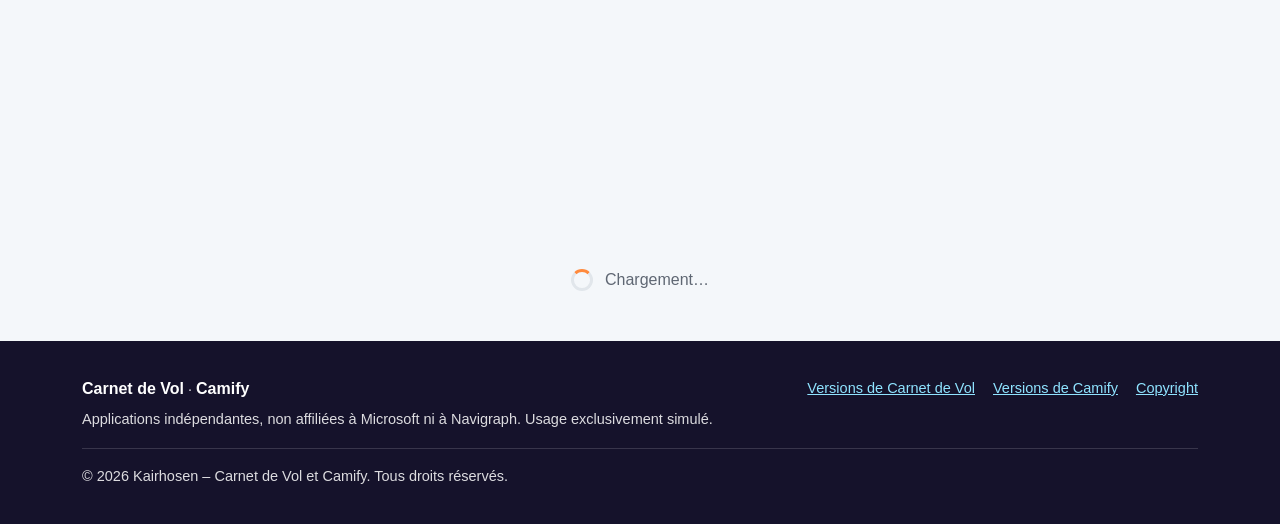
==== commit 6fb2302c: "Avion des animations de Camify redessiné : deux ailes, empennage, réacteur, hublots Vu de trois-quar" ====
--- a/index.html
+++ b/index.html
@@ -2,14 +2,29 @@
 <html lang="fr">
 <head>
   <meta charset="utf-8" />
-  <meta http-equiv="Content-Security-Policy" content="default-src 'none'; script-src 'self'; style-src 'self'; img-src 'self'; connect-src https://api.github.com; base-uri 'none'; form-action 'none'" />
+  <meta http-equiv="Content-Security-Policy" content="default-src 'none'; script-src 'self'; style-src 'self'; img-src 'self'; media-src 'self'; connect-src https://api.github.com; base-uri 'none'; form-action 'none'" />
   <meta name="referrer" content="strict-origin-when-cross-origin" />
   <meta name="viewport" content="width=device-width, initial-scale=1" />
   <title>Carnet de Vol &amp; Camify – applications pour Microsoft Flight Simulator 2024</title>
-  <meta name="description" content="" data-i18n-attr="content:meta.homeDescription" />
+  <meta name="description" content="Deux applications Windows gratuites pour Microsoft Flight Simulator 2024 : Carnet de Vol enregistre, note et cartographie chacun de vos vols ; Camify filme votre avion comme au cinéma." data-i18n-attr="content:meta.homeDescription" />
+  <link rel="canonical" href="http://cdl.kairhosen.com/" />
+  <link rel="alternate" hreflang="fr" href="http://cdl.kairhosen.com/" />
+  <link rel="alternate" hreflang="en" href="http://cdl.kairhosen.com/index-en.html" />
+  <link rel="alternate" hreflang="x-default" href="http://cdl.kairhosen.com/" />
   <meta name="theme-color" content="#0B2545" />
   <link rel="icon" href="assets/img/favicon.svg" type="image/svg+xml" />
   <link rel="stylesheet" href="assets/css/style.css" />
+  <meta property="og:type" content="website" />
+  <meta property="og:site_name" content="Kairhosen" />
+  <meta property="og:locale" content="fr_FR" />
+  <meta property="og:locale:alternate" content="en_US" />
+  <meta property="og:url" content="http://cdl.kairhosen.com/" />
+  <meta property="og:title" content="Carnet de Vol &amp; Camify – applications pour Microsoft Flight Simulator 2024" />
+  <meta property="og:description" content="Deux applications Windows gratuites pour Microsoft Flight Simulator 2024 : Carnet de Vol enregistre, note et cartographie chacun de vos vols ; Camify filme votre avion comme au cinéma." />
+  <meta property="og:image" content="http://cdl.kairhosen.com/assets/img/carnetdevol/fr-carte.jpg" />
+  <meta property="og:image:width" content="1286" />
+  <meta property="og:image:height" content="893" />
+  <meta name="twitter:card" content="summary_large_image" />
   <script src="assets/js/i18n.js"></script>
 </head>
 <body data-page="home">
@@ -109,8 +124,7 @@
               <rect x="0" y="120" width="400" height="100" fill="url(#sky)" />
               <path class="hills" d="M0 190 Q60 160 120 182 T240 176 T400 170 V220 H0 Z" />
               <g class="scene-plane">
-                <path d="M0 0 L46 0 C52 0 56 3 56 6 C56 9 52 12 46 12 L4 12 L-6 -8 L2 -8 Z" />
-                <path d="M18 5 L34 5 L22 26 L14 26 Z" />
+                <g transform="scale(1.5)"><path fill="#DCD3EE" d="M13 2 L22.5 2 L11.5 -4.6 L8.5 -4.6 Z M-1 2.5 L4 2.5 L-0.5 -0.3 L-2.5 -0.3 Z"/><path d="M-2.5 2.2 L-5.5 -7.5 L-2.2 -7.5 L5.5 1.2 Z"/><path d="M-3.5 2.6 C1 1.4 5 0.6 9 0.6 L31 0.6 C34.5 0.6 37.5 2.8 37.5 4.6 C37.5 6.4 35 8 31 8 L9 8 C4 8 0 6.2 -3.5 3.6 Z"/><path fill="#2A1D4A" fill-opacity="0.6" d="M32.4 2.2 L35.2 2.2 L36.5 3.9 L32.4 3.9 Z"/><path stroke="#2A1D4A" stroke-opacity="0.45" stroke-width="0.9" stroke-dasharray="1 1.3" d="M9 3.2 H30.5"/><path d="M13 5 L22.5 5 L11.5 17 L8.5 17 Z M-1 4.6 L4 4.6 L-0.5 9.5 L-2.5 9.5 Z"/><path d="M13 9.3 H19.6 A1.7 1.7 0 0 1 19.6 12.7 H13 Z"/></g>
               </g>
               <g class="scene-frame">
                 <path d="M-44 -30 h16 M-44 -30 v12 M44 -30 h-16 M44 -30 v12 M-44 30 h16 M-44 30 v-12 M44 30 h-16 M44 30 v-12" />
--- a/assets/css/style.css
+++ b/assets/css/style.css
@@ -299,7 +299,15 @@
 }
 .mode-card:hover { transform: translateY(-4px); border-color: var(--camify-light); }
 .mode-art { background: var(--camify-grad); aspect-ratio: 240 / 140; }
+.mode-art { position: relative; overflow: hidden; }
 .mode-art svg { display: block; width: 100%; height: 100%; }
+.mode-art svg.is-hidden { display: none; }
+.mode-art video { display: block; width: 100%; height: 100%; object-fit: cover; background: #000; }
+.btn-video {
+  margin-top: 14px; color: var(--camify-light); border-color: rgba(255, 201, 168, 0.55); background: transparent;
+}
+.btn-video:hover { background: rgba(255, 255, 255, 0.08); }
+.btn-video[aria-pressed="true"] { background: var(--camify-cta); border-color: var(--camify-cta); color: #fff; }
 .mode-body { padding: 18px 20px 22px; }
 .mode-body h3 { margin: 0 0 6px; font-size: 20px; }
 .mode-body p { margin: 0; color: rgba(255, 255, 255, 0.78); }
@@ -312,14 +320,15 @@
   100% { transform: translate(250px, 26px) rotate(-5deg); }
 }
 .runway { fill: rgba(10, 8, 24, 0.55); }
-.runway-line { stroke: #fff; stroke-width: 2; stroke-dasharray: 6 5; }
+.runway-line { stroke: #fff; stroke-width: 2; stroke-dasharray: 10 7; }
+.runway-threshold { stroke: #fff; stroke-width: 2; }
 .tower-icon { fill: var(--camify-light); }
 .landing { animation: landing 6s ease-out infinite; }
 @keyframes landing {
-  0% { transform: translate(-10px, 20px) scale(0.6) rotate(8deg); opacity: 0; }
+  0% { transform: translate(-30px, 34px) scale(0.8) rotate(4deg); opacity: 0; }
   10% { opacity: 1; }
-  70% { transform: translate(104px, 104px) scale(1.1) rotate(0deg); opacity: 1; }
-  100% { transform: translate(130px, 104px) scale(1.1); opacity: 0; }
+  55% { transform: translate(70px, 104px) scale(1) rotate(0deg); opacity: 1; }
+  100% { transform: translate(190px, 104px) scale(1); opacity: 0; }
 }
 
 /* Captures cliquables */
@@ -466,5 +475,5 @@
   .scene-plane { transform: translate(170px, 90px) rotate(-8deg); }
   .scene-frame { transform: translate(196px, 86px); }
   .fly-across { transform: translate(100px, 40px) rotate(-5deg); }
-  .landing { transform: translate(104px, 104px) scale(1.1); opacity: 1; }
-}
+  .landing { transform: translate(100px, 104px); opacity: 1; }
+}
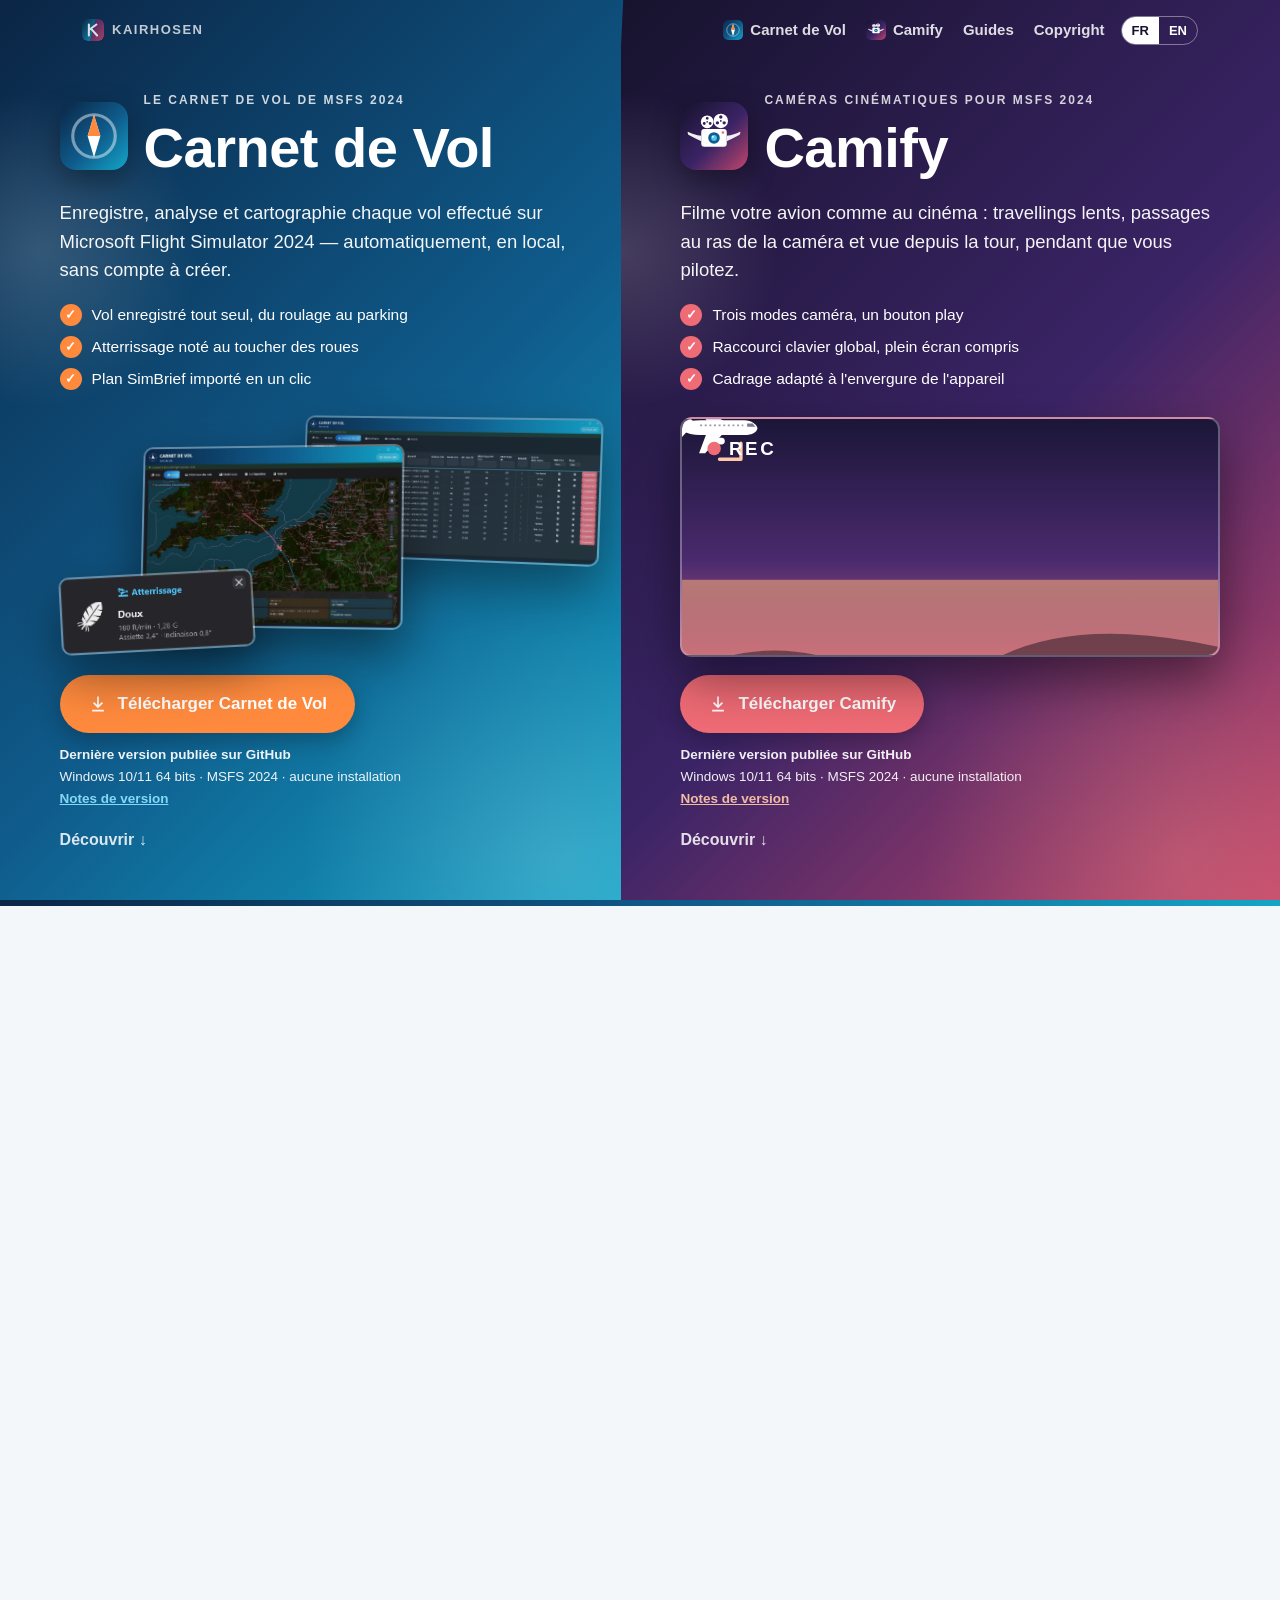
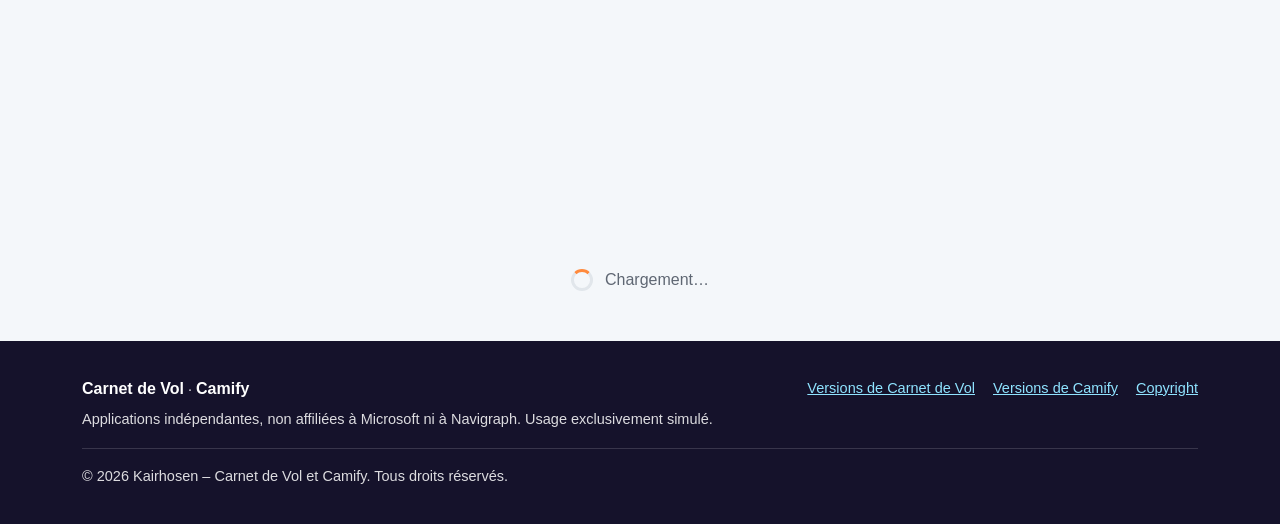
==== commit fa011305: "Carnet de Vol : guides, captures et plaquettes avec la fenêtre sans cadre - Guides fr/en/es recopiés" ====
--- a/index.html
+++ b/index.html
@@ -23,7 +23,7 @@
   <meta property="og:description" content="Deux applications Windows gratuites pour Microsoft Flight Simulator 2024 : Carnet de Vol enregistre, note et cartographie chacun de vos vols ; Camify filme votre avion comme au cinéma." />
   <meta property="og:image" content="http://cdl.kairhosen.com/assets/img/carnetdevol/fr-carte.jpg" />
   <meta property="og:image:width" content="1286" />
-  <meta property="og:image:height" content="893" />
+  <meta property="og:image:height" content="866" />
   <meta name="twitter:card" content="summary_large_image" />
   <script src="assets/js/i18n.js"></script>
 </head>
@@ -70,8 +70,8 @@
             <li data-i18n="cdv.check3"></li>
           </ul>
           <div class="panel-visual cdv-collage" aria-hidden="true">
-            <div class="shot back"><img data-shot="cdv:historique" alt="" width="1845" height="893" /></div>
-            <div class="shot front"><img data-shot="cdv:carte" alt="" width="1286" height="893" /></div>
+            <div class="shot back"><img data-shot="cdv:historique" alt="" width="1845" height="866" /></div>
+            <div class="shot front"><img data-shot="cdv:carte" alt="" width="1286" height="866" /></div>
             <div class="shot popup"><img data-shot="cdv:atterrissage" alt="" width="344" height="134" /></div>
           </div>
           <div class="download-card">
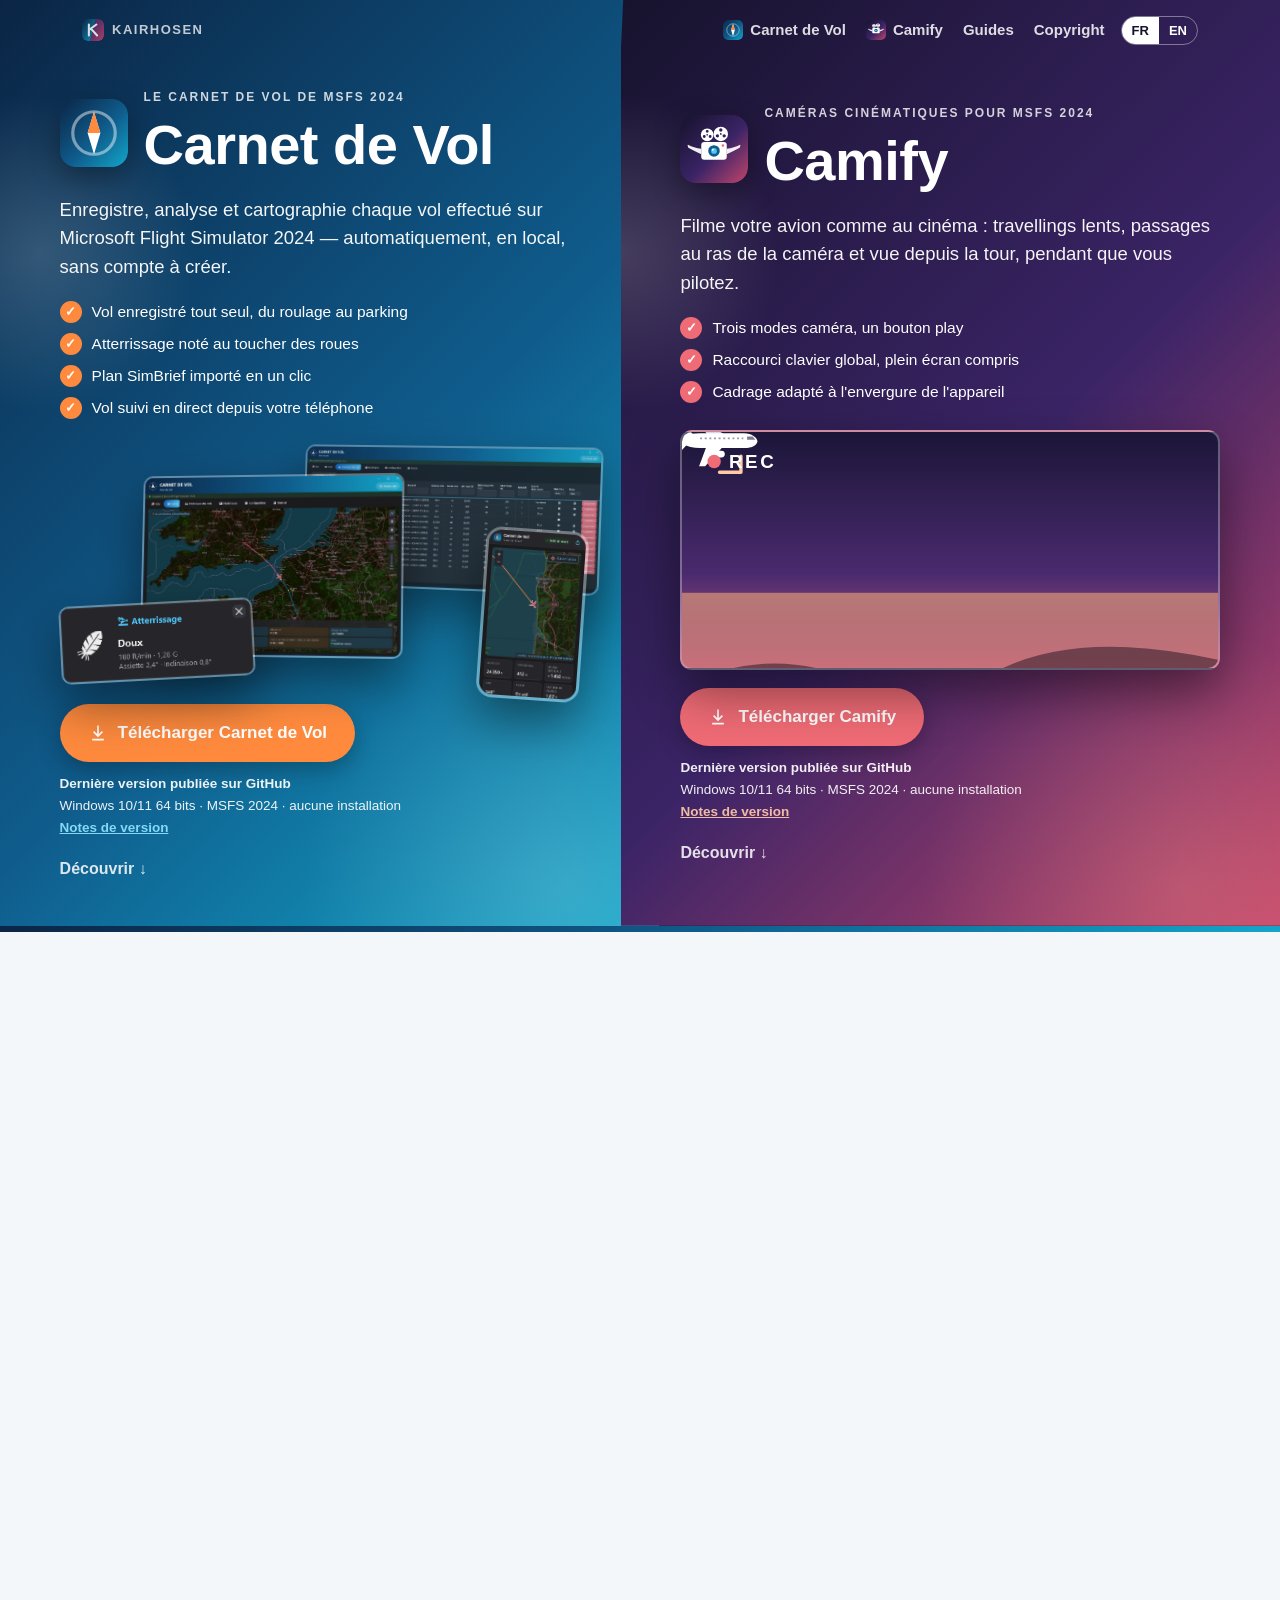
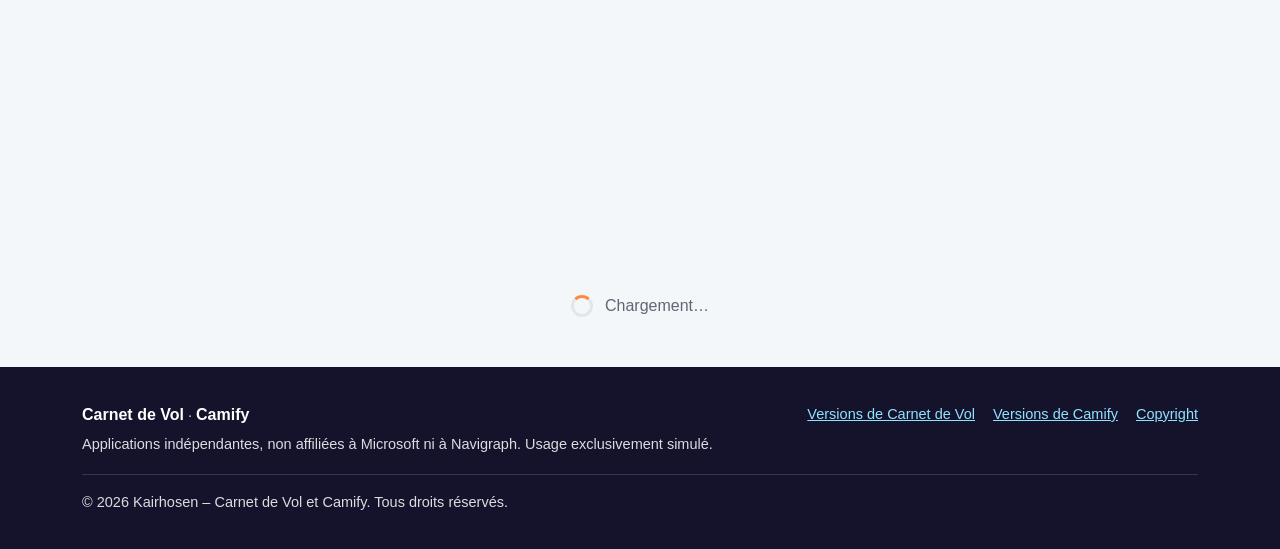
==== commit 5c7b5c92: "Carnet de Vol : suivi du vol depuis le téléphone sur la page d'accueil - Bandeau : coche « Vol suivi" ====
--- a/index.html
+++ b/index.html
@@ -68,11 +68,13 @@
             <li data-i18n="cdv.check1"></li>
             <li data-i18n="cdv.check2"></li>
             <li data-i18n="cdv.check3"></li>
+            <li data-i18n="cdv.check4"></li>
           </ul>
           <div class="panel-visual cdv-collage" aria-hidden="true">
             <div class="shot back"><img data-shot="cdv:historique" alt="" width="1845" height="866" /></div>
             <div class="shot front"><img data-shot="cdv:carte" alt="" width="1286" height="866" /></div>
             <div class="shot popup"><img data-shot="cdv:atterrissage" alt="" width="344" height="134" /></div>
+            <div class="shot phone"><img data-shot="cdv:telephone" alt="" width="585" height="1000" /></div>
           </div>
           <div class="download-card">
             <a class="btn btn-accent btn-large js-download" data-app="cdv" href="https://github.com/kairhosen/CarnetDeVol-releases/releases/latest/download/CarnetDeVol.exe">
--- a/assets/css/style.css
+++ b/assets/css/style.css
@@ -218,6 +218,7 @@
 .cdv-collage .back { width: 56%; top: 0; right: 0; transform: rotateY(-16deg) rotateZ(2deg); opacity: 0.85; animation-delay: -2s; }
 .cdv-collage .front { width: 50%; top: 28px; left: 14%; transform: rotateY(-12deg) rotateX(4deg); }
 .cdv-collage .popup { width: 36%; left: 0; bottom: 6px; transform: rotate(-3deg); animation-delay: -4s; }
+.cdv-collage .phone { width: 19%; right: 3%; bottom: -14px; border-radius: 16px; border-width: 3px; transform: rotate(4deg); animation-delay: -5s; }
 @keyframes float {
   0%, 100% { translate: 0 0; }
   50% { translate: 0 -10px; }
@@ -362,12 +363,20 @@
 .popup-shot { position: absolute; width: 48%; right: 8px; bottom: -24px; transform: rotate(-2deg); box-shadow: 0 16px 40px rgba(0, 0, 0, 0.35); border-radius: 10px; }
 @media (min-width: 900px) { .popup-shot { right: -16px; } }
 .popup-shot .zoom { aspect-ratio: 344 / 134; }
+/* Page du téléphone en incrustation sur la carte (étape « Pendant le vol »). */
+.phone-shot {
+  position: absolute; width: 22%; left: 10px; bottom: -28px; transform: rotate(3deg);
+  border-radius: 16px; border: 3px solid rgba(255, 255, 255, 0.5); box-shadow: 0 16px 40px rgba(0, 0, 0, 0.35); overflow: hidden;
+}
+@media (min-width: 900px) { .phone-shot { left: -18px; } }
+.phone-shot .zoom { border-radius: 12px; }
 
 /* Défilement infini des captures */
 .marquee { overflow: hidden; -webkit-mask-image: linear-gradient(90deg, transparent, #000 8%, #000 92%, transparent); mask-image: linear-gradient(90deg, transparent, #000 8%, #000 92%, transparent); }
 .marquee-track { display: flex; gap: 20px; width: max-content; animation: marquee 50s linear infinite; padding: 10px 0 20px; }
 .marquee:hover .marquee-track, .marquee:focus-within .marquee-track { animation-play-state: paused; }
 .marquee-item { width: min(460px, 78vw); flex: none; }
+.marquee-item.portrait { width: min(280px, 48vw); }
 .marquee-item img { display: block; width: 100%; border-radius: 10px; border: 2px solid rgba(255, 255, 255, 0.2); box-shadow: 0 14px 34px rgba(0, 0, 0, 0.45); }
 @keyframes marquee { to { transform: translateX(calc(-50% - 10px)); } }
 
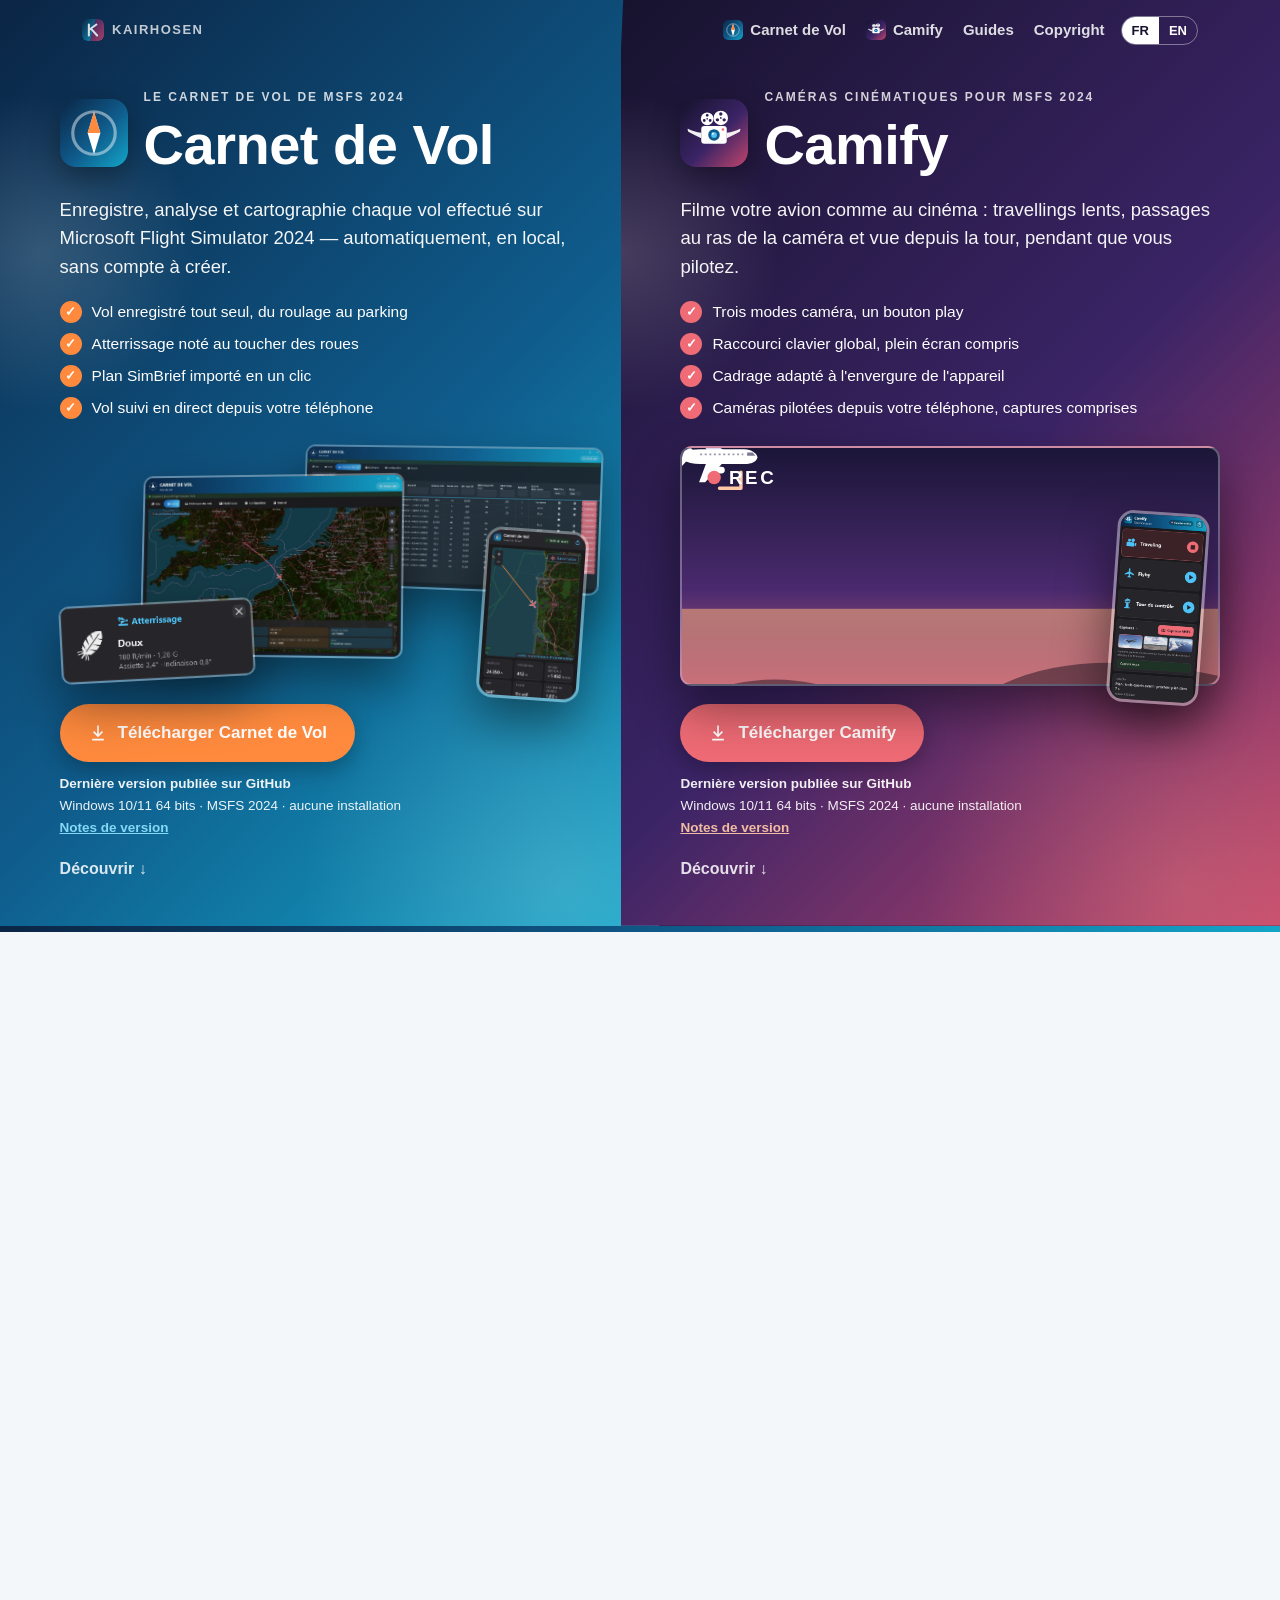
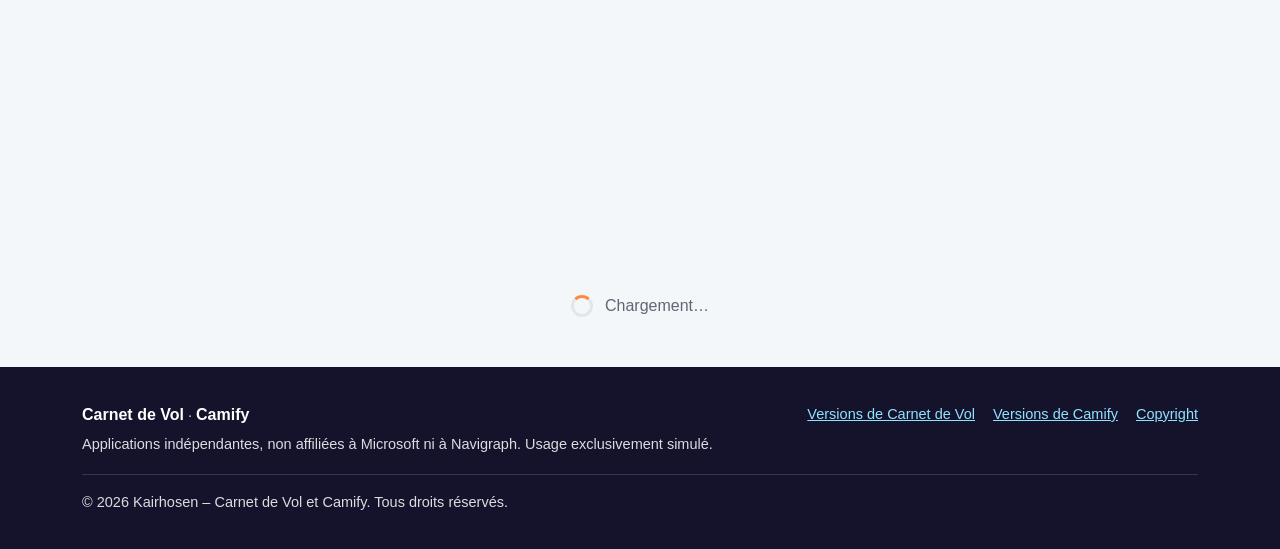
==== commit be4c853d: "Camify 2.0 : accès depuis le téléphone et guides recopiés - Bandeau : quatrième coche (caméras pilot" ====
--- a/index.html
+++ b/index.html
@@ -113,27 +113,32 @@
             <li data-i18n="camify.check1"></li>
             <li data-i18n="camify.check2"></li>
             <li data-i18n="camify.check3"></li>
+            <li data-i18n="camify.check4"></li>
           </ul>
-          <!-- Scène animée : un avion traverse l'écran, suivi par le viseur de la caméra. -->
-          <div class="panel-visual camify-scene" aria-hidden="true">
-            <svg viewBox="0 0 400 220" preserveAspectRatio="xMidYMin slice">
-              <defs>
-                <linearGradient id="sky" x1="0" y1="0" x2="0" y2="1">
-                  <stop offset="0" stop-color="#FFB27A" stop-opacity="0.55" />
-                  <stop offset="1" stop-color="#FFB27A" stop-opacity="0" />
-                </linearGradient>
-              </defs>
-              <rect x="0" y="120" width="400" height="100" fill="url(#sky)" />
-              <path class="hills" d="M0 190 Q60 160 120 182 T240 176 T400 170 V220 H0 Z" />
-              <g class="scene-plane">
-                <g transform="scale(1.5)"><path fill="#DCD3EE" d="M13 2 L22.5 2 L11.5 -4.6 L8.5 -4.6 Z M-1 2.5 L4 2.5 L-0.5 -0.3 L-2.5 -0.3 Z"/><path d="M-2.5 2.2 L-5.5 -7.5 L-2.2 -7.5 L5.5 1.2 Z"/><path d="M-3.5 2.6 C1 1.4 5 0.6 9 0.6 L31 0.6 C34.5 0.6 37.5 2.8 37.5 4.6 C37.5 6.4 35 8 31 8 L9 8 C4 8 0 6.2 -3.5 3.6 Z"/><path fill="#2A1D4A" fill-opacity="0.6" d="M32.4 2.2 L35.2 2.2 L36.5 3.9 L32.4 3.9 Z"/><path stroke="#2A1D4A" stroke-opacity="0.45" stroke-width="0.9" stroke-dasharray="1 1.3" d="M9 3.2 H30.5"/><path d="M13 5 L22.5 5 L11.5 17 L8.5 17 Z M-1 4.6 L4 4.6 L-0.5 9.5 L-2.5 9.5 Z"/><path d="M13 9.3 H19.6 A1.7 1.7 0 0 1 19.6 12.7 H13 Z"/></g>
-              </g>
-              <g class="scene-frame">
-                <path d="M-44 -30 h16 M-44 -30 v12 M44 -30 h-16 M44 -30 v12 M-44 30 h16 M-44 30 v-12 M44 30 h-16 M44 30 v-12" />
-                <circle r="3" />
-              </g>
-              <g class="scene-rec"><circle cx="24" cy="22" r="5" /><text x="35" y="27">REC</text></g>
-            </svg>
+          <!-- Scène animée : un avion traverse l'écran, suivi par le viseur de la caméra ; la page du
+               téléphone en incrustation. -->
+          <div class="panel-visual camify-visual" aria-hidden="true">
+            <div class="camify-scene">
+              <svg viewBox="0 0 400 220" preserveAspectRatio="xMidYMin slice">
+                <defs>
+                  <linearGradient id="sky" x1="0" y1="0" x2="0" y2="1">
+                    <stop offset="0" stop-color="#FFB27A" stop-opacity="0.55" />
+                    <stop offset="1" stop-color="#FFB27A" stop-opacity="0" />
+                  </linearGradient>
+                </defs>
+                <rect x="0" y="120" width="400" height="100" fill="url(#sky)" />
+                <path class="hills" d="M0 190 Q60 160 120 182 T240 176 T400 170 V220 H0 Z" />
+                <g class="scene-plane">
+                  <g transform="scale(1.5)"><path fill="#DCD3EE" d="M13 2 L22.5 2 L11.5 -4.6 L8.5 -4.6 Z M-1 2.5 L4 2.5 L-0.5 -0.3 L-2.5 -0.3 Z"/><path d="M-2.5 2.2 L-5.5 -7.5 L-2.2 -7.5 L5.5 1.2 Z"/><path d="M-3.5 2.6 C1 1.4 5 0.6 9 0.6 L31 0.6 C34.5 0.6 37.5 2.8 37.5 4.6 C37.5 6.4 35 8 31 8 L9 8 C4 8 0 6.2 -3.5 3.6 Z"/><path fill="#2A1D4A" fill-opacity="0.6" d="M32.4 2.2 L35.2 2.2 L36.5 3.9 L32.4 3.9 Z"/><path stroke="#2A1D4A" stroke-opacity="0.45" stroke-width="0.9" stroke-dasharray="1 1.3" d="M9 3.2 H30.5"/><path d="M13 5 L22.5 5 L11.5 17 L8.5 17 Z M-1 4.6 L4 4.6 L-0.5 9.5 L-2.5 9.5 Z"/><path d="M13 9.3 H19.6 A1.7 1.7 0 0 1 19.6 12.7 H13 Z"/></g>
+                </g>
+                <g class="scene-frame">
+                  <path d="M-44 -30 h16 M-44 -30 v12 M44 -30 h-16 M44 -30 v12 M-44 30 h16 M-44 30 v-12 M44 30 h-16 M44 30 v-12" />
+                  <circle r="3" />
+                </g>
+                <g class="scene-rec"><circle cx="24" cy="22" r="5" /><text x="35" y="27">REC</text></g>
+              </svg>
+            </div>
+            <div class="shot phone"><img data-shot="camify:telephone" alt="" width="585" height="1266" /></div>
           </div>
           <div class="download-card">
             <a class="btn btn-accent btn-large js-download" data-app="camify" href="https://github.com/kairhosen/Camify-releases/releases/latest/download/Camify.exe">
--- a/assets/css/style.css
+++ b/assets/css/style.css
@@ -231,6 +231,14 @@
   box-shadow: 0 22px 50px rgba(0, 0, 0, 0.45);
 }
 .camify-scene svg { display: block; width: 100%; height: 100%; }
+.camify-visual .camify-scene { height: 100%; }
+/* Page du téléphone de Camify en incrustation sur la scène, comme dans le collage de Carnet de Vol. */
+.camify-visual .phone {
+  position: absolute; width: 17%; right: 3%; bottom: -18px; border-radius: 16px; overflow: hidden;
+  border: 3px solid rgba(255, 255, 255, 0.4); box-shadow: 0 22px 50px rgba(0, 0, 0, 0.5);
+  transform: rotate(4deg); animation: float 7s ease-in-out infinite; animation-delay: -3s;
+}
+.camify-visual .phone img { display: block; width: 100%; }
 .camify-scene .hills { fill: rgba(10, 8, 24, 0.45); }
 .scene-plane { fill: #fff; animation: scene-fly 7s linear infinite; }
 .scene-frame { fill: none; stroke: var(--camify-light); stroke-width: 2.5; stroke-linecap: round; animation: scene-track 7s linear infinite; }
@@ -377,6 +385,7 @@
 .marquee:hover .marquee-track, .marquee:focus-within .marquee-track { animation-play-state: paused; }
 .marquee-item { width: min(460px, 78vw); flex: none; }
 .marquee-item.portrait { width: min(280px, 48vw); }
+.marquee-item.phone { width: min(182px, 31vw); } /* 585 × 1000 : même hauteur que les 1286 × 866 */
 .marquee-item img { display: block; width: 100%; border-radius: 10px; border: 2px solid rgba(255, 255, 255, 0.2); box-shadow: 0 14px 34px rgba(0, 0, 0, 0.45); }
 @keyframes marquee { to { transform: translateX(calc(-50% - 10px)); } }
 
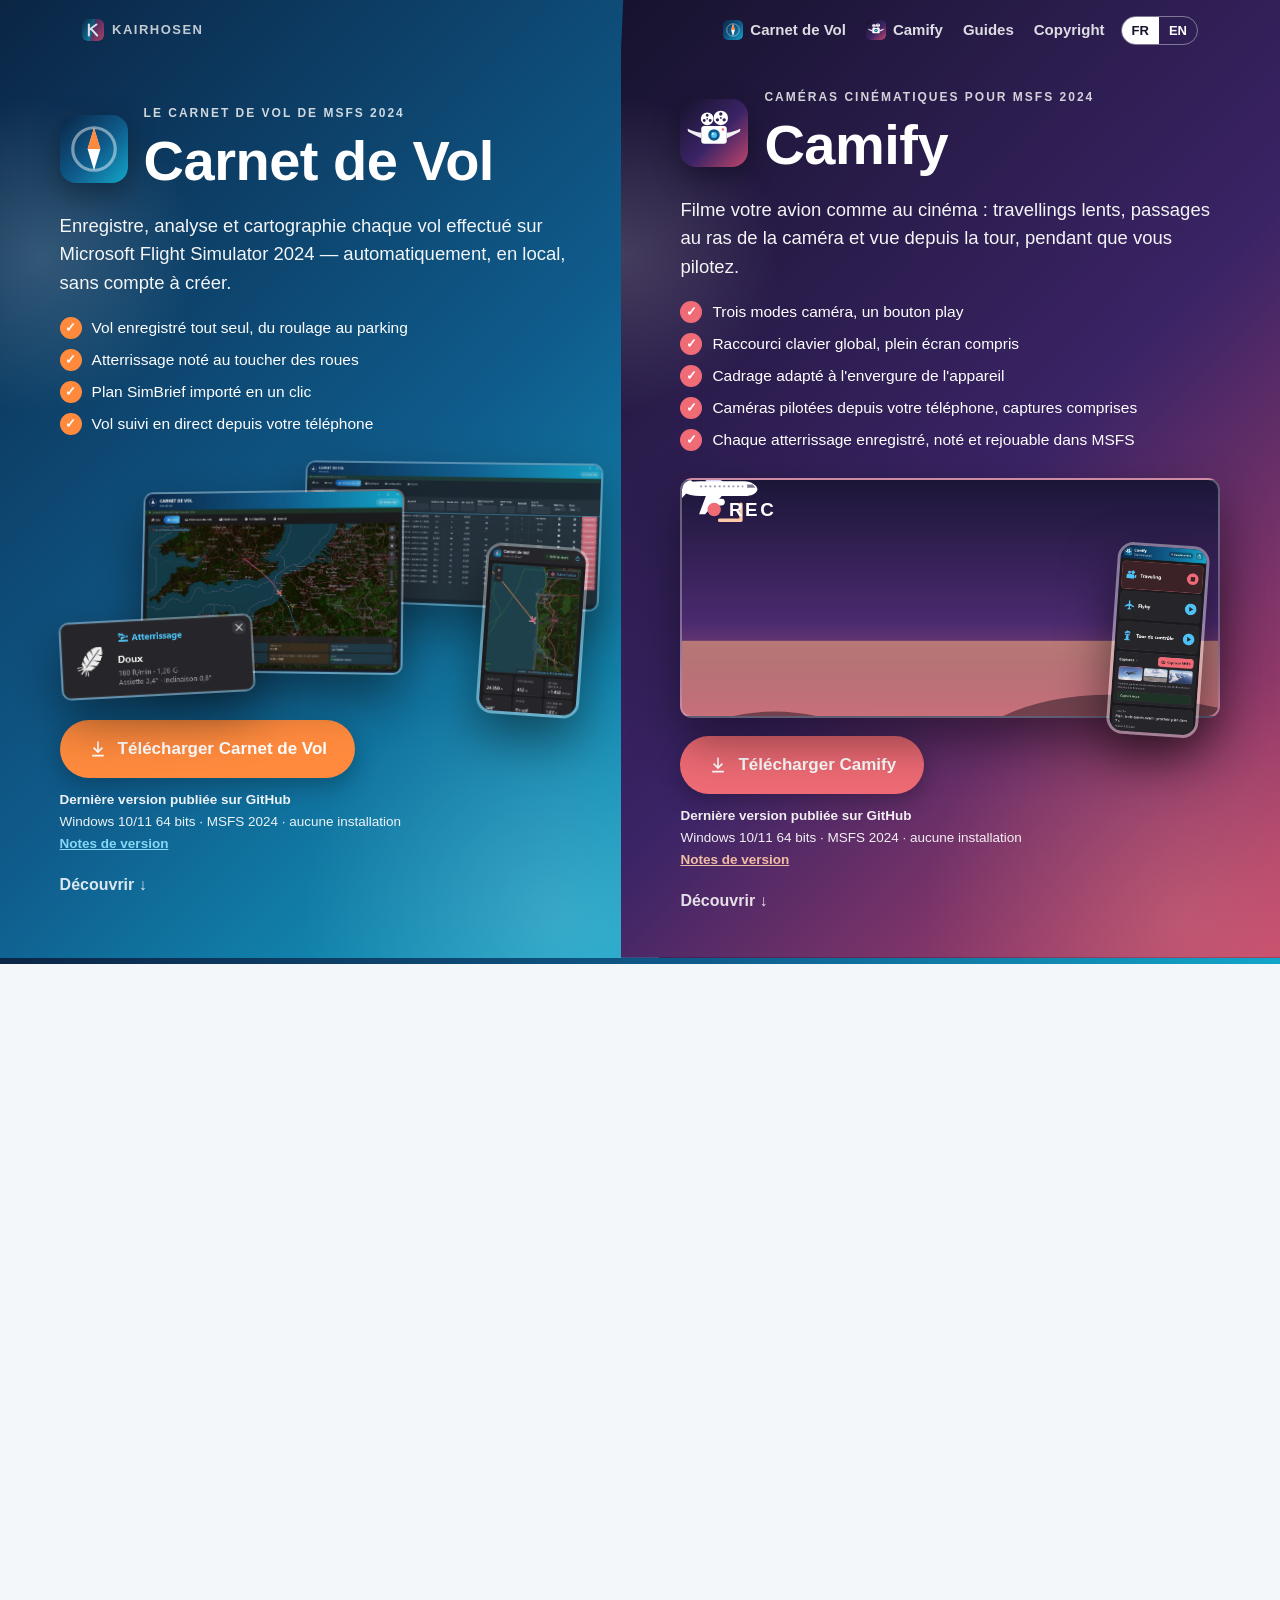
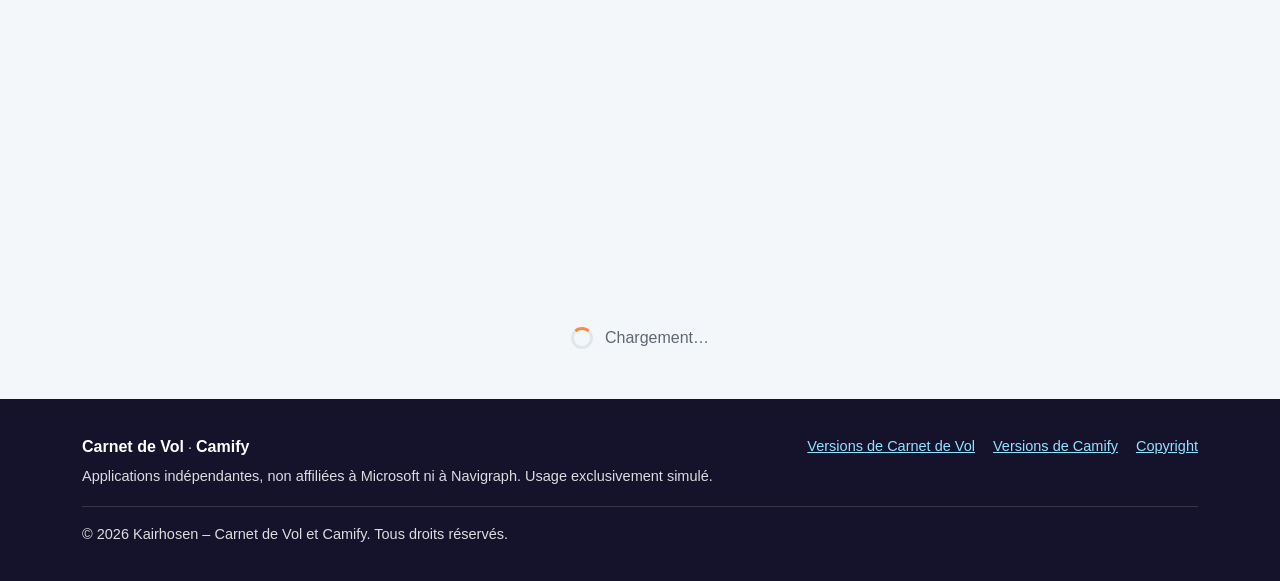
==== commit 84dab806: "Camify : replay de l'atterrissage sur la page d'accueil Carte « Replay de l'atterrissage » en tête d" ====
--- a/index.html
+++ b/index.html
@@ -114,6 +114,7 @@
             <li data-i18n="camify.check2"></li>
             <li data-i18n="camify.check3"></li>
             <li data-i18n="camify.check4"></li>
+            <li data-i18n="camify.check5"></li>
           </ul>
           <!-- Scène animée : un avion traverse l'écran, suivi par le viseur de la caméra ; la page du
                téléphone en incrustation. -->
